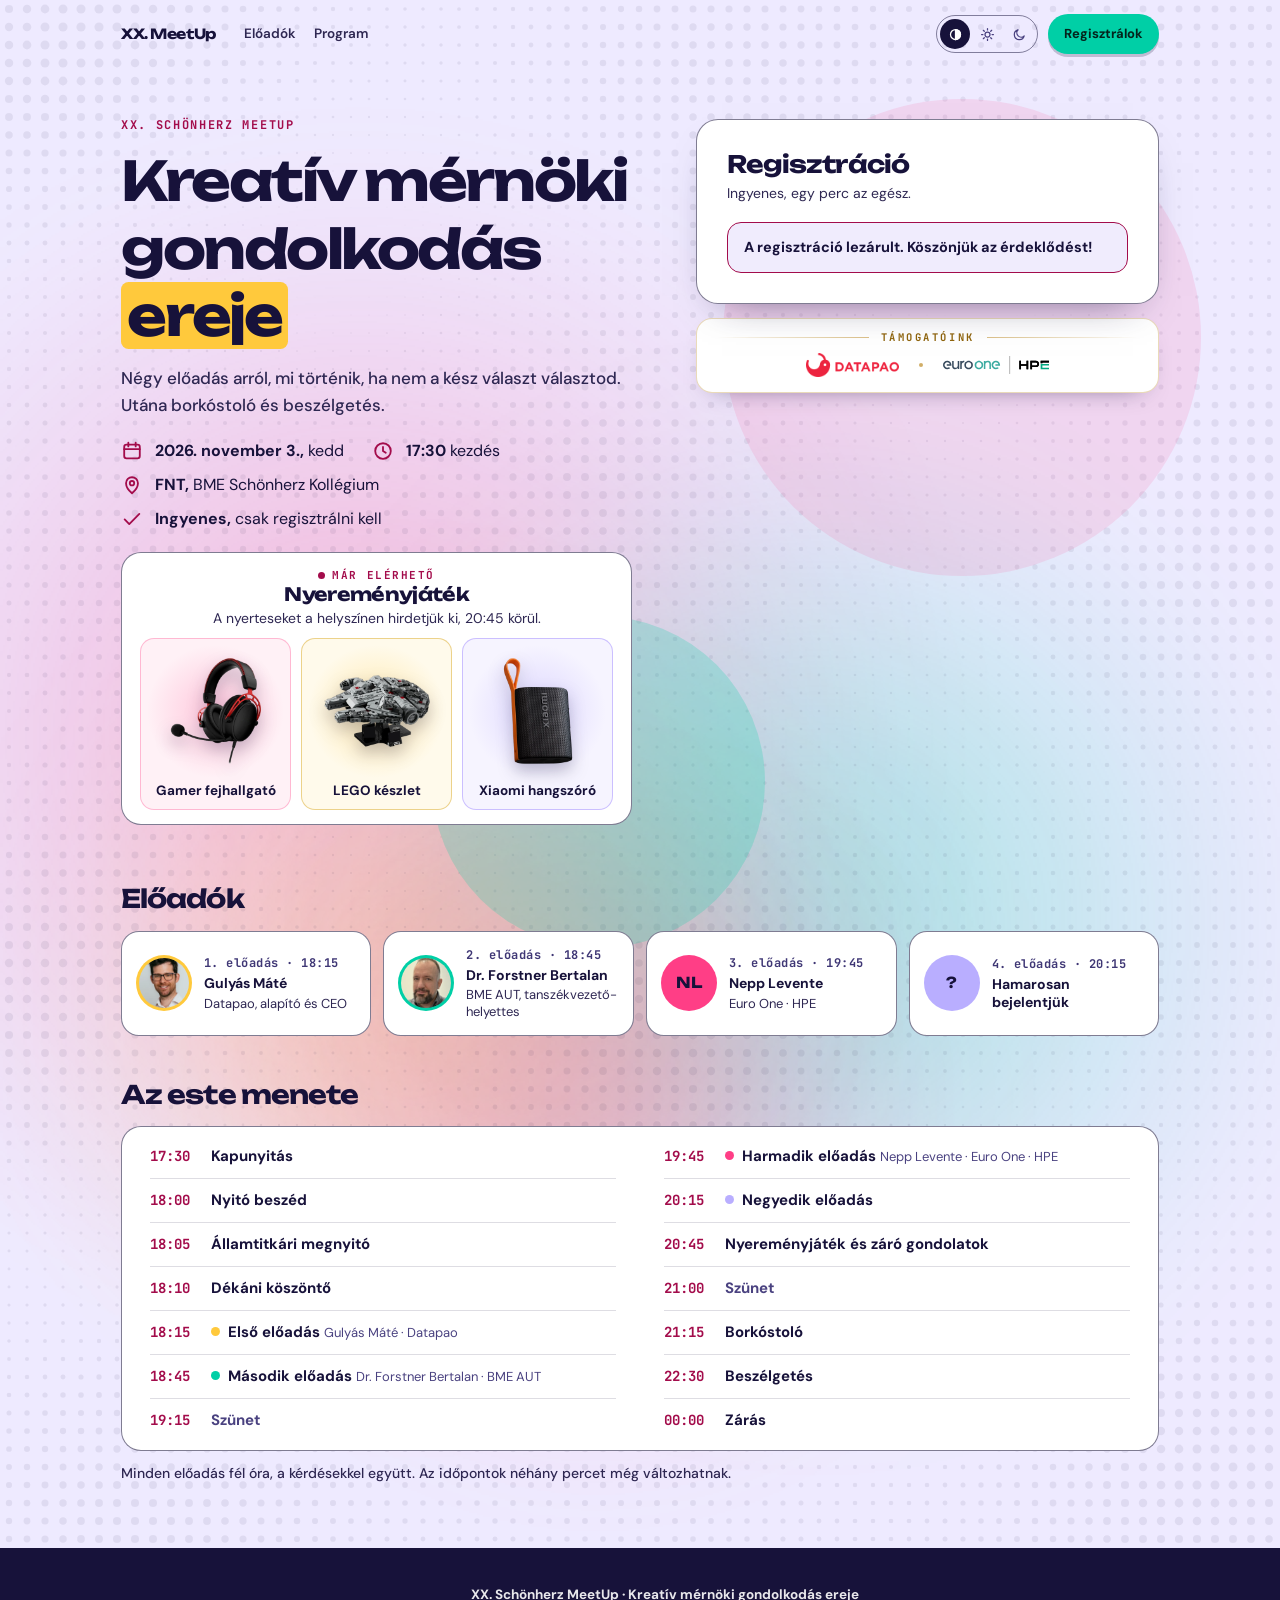
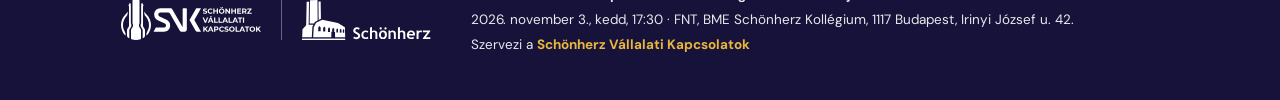
==== index.html @ bfdb2878 "Előadók és támogatók frissítve" ====
<!doctype html>
<html lang="hu" class="no-js">
<head>
  <meta charset="utf-8">
  <meta name="viewport" content="width=device-width, initial-scale=1">
  <meta http-equiv="Content-Security-Policy" content="default-src 'self'; script-src 'self'; style-src 'self'; img-src 'self' data:; font-src 'self'; connect-src 'self'; object-src 'none'; frame-src 'none'; base-uri 'self'; form-action 'none'; upgrade-insecure-requests">
  <meta name="referrer" content="strict-origin-when-cross-origin">
  <title>XX. Schönherz MeetUp – Kreatív mérnöki gondolkodás ereje</title>
  <meta name="description" content="2026. november 3., kedd, 17:30, FNT, BME Schönherz Kollégium. Négy előadás, nyereményjáték, utána borkóstoló és beszélgetés. A belépés ingyenes, regisztrációhoz kötött.">
  <meta name="theme-color" content="#E9E4FF" media="(prefers-color-scheme: light)">
  <meta name="theme-color" content="#130F2C" media="(prefers-color-scheme: dark)">
  <link rel="canonical" href="https://meetup.svk.bme.hu/">

  <meta property="og:type" content="website">
  <meta property="og:locale" content="hu_HU">
  <meta property="og:site_name" content="Schönherz MeetUp">
  <meta property="og:title" content="XX. Schönherz MeetUp – Kreatív mérnöki gondolkodás ereje">
  <meta property="og:description" content="November 3., kedd, 17:30 · FNT, BME Schönherz Kollégium · Nyereményjáték · A belépés ingyenes.">
  <meta property="og:url" content="https://meetup.svk.bme.hu/">
  <meta property="og:image" content="https://meetup.svk.bme.hu/assets/img/og.png">
  <meta property="og:image:width" content="1200">
  <meta property="og:image:height" content="630">
  <meta property="og:image:alt" content="XX. Schönherz MeetUp, 11.03, kedd 17:30, belépés ingyenes">
  <meta name="twitter:card" content="summary_large_image">

  <link rel="icon" href="assets/img/favicon.svg" type="image/svg+xml">
  <link rel="icon" href="assets/img/favicon-32.png" sizes="32x32" type="image/png">
  <link rel="apple-touch-icon" href="assets/img/apple-touch-icon.png">
  <link rel="preload" href="assets/fonts/unbounded-latin.woff2" as="font" type="font/woff2" crossorigin>
  <link rel="preload" href="assets/fonts/dm-sans-latin.woff2" as="font" type="font/woff2" crossorigin>
  <link rel="stylesheet" href="assets/css/fonts.css">
  <link rel="stylesheet" href="assets/css/site.css">
  <script src="assets/js/theme.js"></script>
  <script src="assets/js/site.js" defer></script>

  <script type="application/ld+json">
  {
    "@context": "https://schema.org",
    "@type": "Event",
    "name": "XX. Schönherz MeetUp – Kreatív mérnöki gondolkodás ereje",
    "startDate": "2026-11-03T17:30:00+01:00",
    "endDate": "2026-11-04T00:00:00+01:00",
    "eventStatus": "https://schema.org/EventScheduled",
    "eventAttendanceMode": "https://schema.org/OfflineEventAttendanceMode",
    "isAccessibleForFree": true,
    "inLanguage": "hu",
    "image": "https://meetup.svk.bme.hu/assets/img/og.png",
    "description": "Négy előadás arról, mi történik, ha nem a kész választ választod. Utána bor, sajt, beszélgetés.",
    "location": {
      "@type": "Place",
      "name": "BME Schönherz Kollégium, FNT",
      "address": {
        "@type": "PostalAddress",
        "streetAddress": "Irinyi József u. 42.",
        "addressLocality": "Budapest",
        "postalCode": "1117",
        "addressCountry": "HU"
      }
    },
    "organizer": {
      "@type": "Organization",
      "name": "Schönherz Vállalati Kapcsolatok",
      "url": "https://svk.sch.bme.hu/"
    }
  }
  </script>
</head>
<body>
<a class="skip-link" href="#regisztracio">Ugrás a regisztrációhoz</a>
<div class="page">
  <canvas class="fx fx-orbs" aria-hidden="true"></canvas>
  <canvas class="fx fx-dots" aria-hidden="true"></canvas>

  <div class="wrap">
    <nav class="nav" aria-label="Fő navigáció">
      <a class="brand" href="#">XX. MeetUp</a>
      <div class="nav-links"><a href="#eloadok">Előadók</a><a href="#program">Program</a></div>
      <div class="theme-switch" role="group" aria-label="Megjelenés">
        <button type="button" data-theme-choice="system" aria-label="Megjelenés: a rendszer szerint" title="A rendszer szerint"><svg aria-hidden="true" focusable="false" viewBox="0 0 24 24" fill="none" stroke="currentColor" stroke-width="2"><circle cx="12" cy="12" r="8"/><path d="M12 4a8 8 0 0 1 0 16z" fill="currentColor"/></svg></button>
        <button type="button" data-theme-choice="light" aria-label="Megjelenés: világos" title="Világos"><svg aria-hidden="true" focusable="false" viewBox="0 0 24 24" fill="none" stroke="currentColor" stroke-width="2" stroke-linecap="round"><circle cx="12" cy="12" r="4"/><path d="M12 2.5v2.2M12 19.3v2.2M2.5 12h2.2M19.3 12h2.2M5.3 5.3l1.6 1.6M17.1 17.1l1.6 1.6M5.3 18.7l1.6-1.6M17.1 6.9l1.6-1.6"/></svg></button>
        <button type="button" data-theme-choice="dark" aria-label="Megjelenés: sötét" title="Sötét"><svg aria-hidden="true" focusable="false" viewBox="0 0 24 24" fill="none" stroke="currentColor" stroke-width="2" stroke-linejoin="round"><path d="M19.5 14.2A8 8 0 1 1 9.8 4.5a6.3 6.3 0 0 0 9.7 9.7z"/></svg></button>
      </div>
      <a class="btn btn-sm nav-cta" href="#regisztracio">Regisztrálok</a>
    </nav>
  </div>

  <main class="wrap" id="tartalom">
    <section class="hero" aria-labelledby="hero-title">
      <span class="blob blob-pink" aria-hidden="true"></span><span class="blob blob-green" aria-hidden="true"></span>
      <div class="hero-info">
        <p class="kicker">XX. Schönherz MeetUp</p>
        <h1 id="hero-title">Kreatív mérnöki gondolkodás <mark>ereje</mark></h1>
        <p class="lead">Négy előadás arról, mi történik, ha nem a kész választ választod. Utána borkóstoló és beszélgetés.</p>
        <ul class="facts">
          <li><svg aria-hidden="true" focusable="false" viewBox="0 0 24 24" fill="none" stroke="currentColor" stroke-width="2" stroke-linecap="round" stroke-linejoin="round"><rect x="3.5" y="5" width="17" height="15" rx="2.5"/><path d="M3.5 10h17M8 3v4M16 3v4"/></svg><span><b>2026. november 3.,</b> kedd</span></li>
          <li><svg aria-hidden="true" focusable="false" viewBox="0 0 24 24" fill="none" stroke="currentColor" stroke-width="2" stroke-linecap="round" stroke-linejoin="round"><circle cx="12" cy="12" r="8.5"/><path d="M12 7.5V12l3 2"/></svg><span><b>17:30</b> kezdés</span></li>
          <li><svg aria-hidden="true" focusable="false" viewBox="0 0 24 24" fill="none" stroke="currentColor" stroke-width="2" stroke-linecap="round" stroke-linejoin="round"><path d="M12 21s-6.5-5.6-6.5-11a6.5 6.5 0 0 1 13 0c0 5.4-6.5 11-6.5 11z"/><circle cx="12" cy="10" r="2.4"/></svg><span><b>FNT,</b> BME Schönherz Kollégium</span></li>
          <li><svg aria-hidden="true" focusable="false" viewBox="0 0 24 24" fill="none" stroke="currentColor" stroke-width="2" stroke-linecap="round" stroke-linejoin="round"><path d="M4 12.5l5 5L20 6.5"/></svg><span><b>Ingyenes,</b> csak regisztrálni kell</span></li>
        </ul>
      </div>

      <!-- NYEREMÉNYJÁTÉK — élő, a hero bal oszlopában: betöltéskor azonnal látszik.
           A képek átlátszók, logó/felirat nélkül (probak/nyeremeny-kepek.md a
           kreativ/ mappában).  A feltételek szövege még a szervezőktől jön. -->
      <aside class="prize" id="nyeremeny" aria-labelledby="prize-title">
        <div class="prize-head">
          <p class="prize-tag">Már elérhető</p>
          <h2 id="prize-title">Nyereményjáték</h2>
          <p>A nyerteseket a helyszínen hirdetjük ki, <time datetime="2026-11-03T20:45+01:00">20:45</time> körül.</p>
        </div>
        <ul class="prize-list">
          <li class="pz c-pink"><span class="pz-img"><img src="assets/img/nyeremeny-fejhallgato.webp" width="720" height="720" alt="Fekete-piros gamer fejhallgató mikrofonnal" decoding="async"></span><b>Gamer fejhallgató</b></li>
          <li class="pz c-yellow"><span class="pz-img"><img src="assets/img/nyeremeny-urhajo.webp" width="720" height="720" alt="Szürke LEGO űrhajómodell fekete talpon" decoding="async"></span><b>LEGO készlet</b></li>
          <li class="pz c-lilac"><span class="pz-img"><img src="assets/img/nyeremeny-hangszoro.webp" width="720" height="720" alt="Fekete Xiaomi hordozható hangszóró narancs pánttal" decoding="async"></span><b>Xiaomi hangszóró</b></li>
        </ul>
      </aside>

      <!-- Jobb oszlop: regisztráció, alatta a támogatók. Új támogató = új <li> a
           listában (és a felirat „Támogatóink”); a logók egymás alá kerülnek, a
           bal oszlop (nyereményjáték) nem mozdul. -->
      <div class="reg-col">
      <section class="register" id="regisztracio" aria-labelledby="register-title">
        <h2 id="register-title">Regisztráció</h2>
        <p class="reg-lead">Ingyenes, egy perc az egész.</p>
        <form class="reg-form" id="reg-form" novalidate data-contact="kapcsolat@svk.bme.hu" data-closes="2026-11-03T17:00:00Z">
        <div class="field">
          <label for="reg-email">E-mail-cím <span aria-hidden="true">*</span></label>
          <input id="reg-email" name="email" type="email" autocomplete="email" inputmode="email" maxlength="254" required aria-describedby="reg-email-err">
          <p class="field-error" id="reg-email-err" hidden></p>
        </div>
        <div class="field">
          <label for="reg-name">Név <span aria-hidden="true">*</span></label>
          <input id="reg-name" name="name" type="text" autocomplete="name" maxlength="100" required aria-describedby="reg-name-err">
          <p class="field-error" id="reg-name-err" hidden></p>
        </div>
        <fieldset class="field field-wide">
          <legend>Hol tanulsz? <span class="opt">(nem kötelező)</span></legend>
          <div class="choices">
            <label class="choice"><input type="radio" name="study" value="bme-vik"> BME VIK</label>
            <label class="choice"><input type="radio" name="study" value="other" aria-controls="reg-study-other-wrap"> Máshol</label>
          </div>
          <div class="study-other" id="reg-study-other-wrap" hidden>
            <label class="visually-hidden" for="reg-study-other">Hol tanulsz?</label>
            <input id="reg-study-other" name="study_other" type="text" maxlength="100" placeholder="Pl. BME GPK, ELTE IK, Óbudai Egyetem…" aria-describedby="reg-study-other-err">
            <p class="field-error" id="reg-study-other-err" hidden></p>
          </div>
        </fieldset>
        <div class="field field-wide check">
          <input id="reg-gdpr" name="gdpr" type="checkbox" required aria-describedby="reg-gdpr-err">
          <label for="reg-gdpr">Elolvastam és elfogadom az <a href="adatkezeles.html" target="_blank">adatkezelési tájékoztatót</a>. <span aria-hidden="true">*</span></label>
          <p class="field-error" id="reg-gdpr-err" hidden></p>
        </div>
        <div class="field field-wide check">
          <input id="reg-photo" name="photo" type="checkbox" required aria-describedby="reg-photo-err">
          <label for="reg-photo">Tudomásul veszem, hogy a rendezvényen fotók és videók készülnek, amelyek az SVK felületein megjelenhetnek. <span aria-hidden="true">*</span></label>
          <p class="field-error" id="reg-photo-err" hidden></p>
        </div>
        <div class="hp" aria-hidden="true">
          <label for="reg-website">Weboldal (hagyd üresen)</label>
          <input id="reg-website" name="website" type="text" tabindex="-1" autocomplete="off">
        </div>
        <div class="field-wide reg-submit">
          <button class="btn" type="submit">Regisztrálok <svg aria-hidden="true" focusable="false" viewBox="0 0 24 24" fill="none" stroke="currentColor" stroke-width="2.4" stroke-linecap="round" stroke-linejoin="round"><path d="M4 12h15M13 6l6 6-6 6"/></svg></button>
          <p class="reg-note">A *-gal jelölt mezők kötelezők. Az adataidat csak a MeetUp szervezéséhez használjuk, és a rendezvényt követően töröljük.</p>
        </div>
        <p class="reg-status" id="reg-status" role="status" aria-live="polite" tabindex="-1" hidden></p>
      </form>
        <noscript><p class="reg-status is-error">A regisztrációhoz JavaScript kell. Ha nem tudod bekapcsolni, írj nekünk: <a href="mailto:kapcsolat@svk.bme.hu">kapcsolat@svk.bme.hu</a>.</p></noscript>
      </section>
      <aside class="sponsors" aria-labelledby="sponsors-title">
        <h2 id="sponsors-title">Támogatóink</h2>
        <ul>
          <li><a class="sponsor" href="https://datapao.com/" target="_blank" rel="noopener noreferrer"><img src="assets/img/datapao.webp" width="480" height="124" alt="Datapao" decoding="async"></a></li>
          <li><a class="sponsor sp-eohpe" href="https://www.euroone.hu/" target="_blank" rel="noopener noreferrer"><img src="assets/img/euro-one-hpe.svg" width="1082" height="184" alt="Euro One · Hewlett Packard Enterprise" decoding="async"></a></li>
        </ul>
      </aside>
      </div>

    </section>

    <section class="block" id="eloadok" aria-labelledby="speakers-title">
      <h2 id="speakers-title">Előadók</h2>
      <ol class="speakers">
          <li class="speaker c-yellow"><span class="avatar ph"><img src="assets/img/eloado-gulyas-mate.webp" width="240" height="240" alt="" decoding="async" loading="lazy"></span><span class="sp-text"><span class="sp-n">1. előadás · <time datetime="2026-11-03T18:15+01:00">18:15</time></span><b>Gulyás Máté</b><span class="sp-role">Datapao, alapító és CEO</span></span></li>
          <li class="speaker c-mint"><span class="avatar ph"><img src="assets/img/eloado-forstner-bertalan.webp" width="240" height="240" alt="" decoding="async" loading="lazy"></span><span class="sp-text"><span class="sp-n">2. előadás · <time datetime="2026-11-03T18:45+01:00">18:45</time></span><b>Dr. Forstner Bertalan</b><span class="sp-role">BME AUT, tanszékvezető-helyettes</span></span></li>
          <li class="speaker c-pink"><span class="avatar" aria-hidden="true">NL</span><span class="sp-text"><span class="sp-n">3. előadás · <time datetime="2026-11-03T19:45+01:00">19:45</time></span><b>Nepp Levente</b><span class="sp-role">Euro One · HPE</span></span></li>
          <li class="speaker c-lilac"><span class="avatar" aria-hidden="true">?</span><span class="sp-text"><span class="sp-n">4. előadás · <time datetime="2026-11-03T20:15+01:00">20:15</time></span><b>Hamarosan bejelentjük</b></span></li>
      </ol>
    </section>

    <section class="block" id="program" aria-labelledby="program-title">
      <h2 id="program-title">Az este menete</h2>
      <ol class="schedule">
          <li><time datetime="2026-11-03T17:30+01:00">17:30</time><span><b>Kapunyitás</b></span></li>
          <li><time datetime="2026-11-03T18:00+01:00">18:00</time><span><b>Nyitó beszéd</b></span></li>
          <li><time datetime="2026-11-03T18:05+01:00">18:05</time><span><b>Államtitkári megnyitó</b></span></li>
          <li><time datetime="2026-11-03T18:10+01:00">18:10</time><span><b>Dékáni köszöntő</b></span></li>
          <li class="talk c-yellow"><time datetime="2026-11-03T18:15+01:00">18:15</time><span><b>Első előadás</b><small>Gulyás Máté · Datapao</small></span></li>
          <li class="talk c-mint"><time datetime="2026-11-03T18:45+01:00">18:45</time><span><b>Második előadás</b><small>Dr. Forstner Bertalan · BME AUT</small></span></li>
          <li class="brk"><time datetime="2026-11-03T19:15+01:00">19:15</time><span><b>Szünet</b></span></li>
          <li class="talk c-pink"><time datetime="2026-11-03T19:45+01:00">19:45</time><span><b>Harmadik előadás</b><small>Nepp Levente · Euro One · HPE</small></span></li>
          <li class="talk c-lilac"><time datetime="2026-11-03T20:15+01:00">20:15</time><span><b>Negyedik előadás</b></span></li>
          <li><time datetime="2026-11-03T20:45+01:00">20:45</time><span><b>Nyereményjáték és záró gondolatok</b></span></li>
          <li class="brk"><time datetime="2026-11-03T21:00+01:00">21:00</time><span><b>Szünet</b></span></li>
          <li><time datetime="2026-11-03T21:15+01:00">21:15</time><span><b>Borkóstoló</b></span></li>
          <li><time datetime="2026-11-03T22:30+01:00">22:30</time><span><b>Beszélgetés</b></span></li>
          <li><time datetime="2026-11-04T00:00+01:00">00:00</time><span><b>Zárás</b></span></li>
      </ol>
      <p class="note">Minden előadás fél óra, a kérdésekkel együtt. Az időpontok néhány percet még változhatnak.</p>
    </section>
  </main>

  <footer class="site-footer">
    <div class="wrap footer-inner">
      <div class="footer-logos"><svg viewBox="0 0 840 240" fill="currentColor" role="img" aria-label="SVK – Schönherz Vállalati Kapcsolatok"><path d="M503.772 82.528C501.308 82.528 498.947 82.2053 496.688 81.56C494.429 80.8853 492.611 80.02 491.232 78.964L493.652 73.596C494.972 74.5347 496.527 75.312 498.316 75.928C500.135 76.5147 501.968 76.808 503.816 76.808C505.224 76.808 506.353 76.676 507.204 76.412C508.084 76.1187 508.729 75.7227 509.14 75.224C509.551 74.7253 509.756 74.1533 509.756 73.508C509.756 72.6867 509.433 72.0413 508.788 71.572C508.143 71.0733 507.292 70.6773 506.236 70.384C505.18 70.0613 504.007 69.768 502.716 69.504C501.455 69.2107 500.179 68.8587 498.888 68.448C497.627 68.0373 496.468 67.5093 495.412 66.864C494.356 66.2187 493.491 65.368 492.816 64.312C492.171 63.256 491.848 61.9067 491.848 60.264C491.848 58.504 492.317 56.9053 493.256 55.468C494.224 54.0013 495.661 52.8427 497.568 51.992C499.504 51.112 501.924 50.672 504.828 50.672C506.764 50.672 508.671 50.9067 510.548 51.376C512.425 51.816 514.083 52.4907 515.52 53.4L513.32 58.812C511.883 57.9907 510.445 57.3893 509.008 57.008C507.571 56.5973 506.163 56.392 504.784 56.392C503.405 56.392 502.276 56.5533 501.396 56.876C500.516 57.1987 499.885 57.624 499.504 58.152C499.123 58.6507 498.932 59.2373 498.932 59.912C498.932 60.704 499.255 61.3493 499.9 61.848C500.545 62.3173 501.396 62.6987 502.452 62.992C503.508 63.2853 504.667 63.5787 505.928 63.872C507.219 64.1653 508.495 64.5027 509.756 64.884C511.047 65.2653 512.22 65.7787 513.276 66.424C514.332 67.0693 515.183 67.92 515.828 68.976C516.503 70.032 516.84 71.3667 516.84 72.98C516.84 74.7107 516.356 76.2947 515.388 77.732C514.42 79.1693 512.968 80.328 511.032 81.208C509.125 82.088 506.705 82.528 503.772 82.528ZM536.451 82.528C534.075 82.528 531.86 82.1467 529.807 81.384C527.783 80.592 526.023 79.4773 524.527 78.04C523.031 76.6027 521.857 74.916 521.007 72.98C520.185 71.044 519.775 68.9173 519.775 66.6C519.775 64.2827 520.185 62.156 521.007 60.22C521.857 58.284 523.031 56.5973 524.527 55.16C526.052 53.7227 527.827 52.6227 529.851 51.86C531.875 51.068 534.089 50.672 536.495 50.672C539.164 50.672 541.569 51.1413 543.711 52.08C545.881 52.9893 547.7 54.3387 549.167 56.128L544.591 60.352C543.535 59.1493 542.361 58.2547 541.071 57.668C539.78 57.052 538.372 56.744 536.847 56.744C535.409 56.744 534.089 56.9787 532.887 57.448C531.684 57.9173 530.643 58.592 529.763 59.472C528.883 60.352 528.193 61.3933 527.695 62.596C527.225 63.7987 526.991 65.1333 526.991 66.6C526.991 68.0667 527.225 69.4013 527.695 70.604C528.193 71.8067 528.883 72.848 529.763 73.728C530.643 74.608 531.684 75.2827 532.887 75.752C534.089 76.2213 535.409 76.456 536.847 76.456C538.372 76.456 539.78 76.1627 541.071 75.576C542.361 74.96 543.535 74.036 544.591 72.804L549.167 77.028C547.7 78.8173 545.881 80.1813 543.711 81.12C541.569 82.0587 539.149 82.528 536.451 82.528ZM574.67 82V51.2H581.798V82H574.67ZM553.55 82V51.2H560.678V82H553.55ZM560.15 69.372V63.344H575.198V69.372H560.15ZM604.046 82.528C601.611 82.528 599.352 82.132 597.27 81.34C595.216 80.548 593.427 79.4333 591.902 77.996C590.406 76.5587 589.232 74.872 588.382 72.936C587.56 71 587.15 68.888 587.15 66.6C587.15 64.312 587.56 62.2 588.382 60.264C589.232 58.328 590.42 56.6413 591.946 55.204C593.471 53.7667 595.26 52.652 597.314 51.86C599.367 51.068 601.596 50.672 604.002 50.672C606.436 50.672 608.666 51.068 610.69 51.86C612.743 52.652 614.518 53.7667 616.014 55.204C617.539 56.6413 618.727 58.328 619.578 60.264C620.428 62.1707 620.854 64.2827 620.854 66.6C620.854 68.888 620.428 71.0147 619.578 72.98C618.727 74.916 617.539 76.6027 616.014 78.04C614.518 79.448 612.743 80.548 610.69 81.34C608.666 82.132 606.451 82.528 604.046 82.528ZM604.002 76.456C605.38 76.456 606.642 76.2213 607.786 75.752C608.959 75.2827 609.986 74.608 610.866 73.728C611.746 72.848 612.42 71.8067 612.89 70.604C613.388 69.4013 613.638 68.0667 613.638 66.6C613.638 65.1333 613.388 63.7987 612.89 62.596C612.42 61.3933 611.746 60.352 610.866 59.472C610.015 58.592 609.003 57.9173 607.83 57.448C606.656 56.9787 605.38 56.744 604.002 56.744C602.623 56.744 601.347 56.9787 600.174 57.448C599.03 57.9173 598.018 58.592 597.138 59.472C596.258 60.352 595.568 61.3933 595.07 62.596C594.6 63.7987 594.366 65.1333 594.366 66.6C594.366 68.0373 594.6 69.372 595.07 70.604C595.568 71.8067 596.243 72.848 597.094 73.728C597.974 74.608 599 75.2827 600.174 75.752C601.347 76.2213 602.623 76.456 604.002 76.456ZM608.446 48.472C607.595 48.472 606.876 48.1933 606.29 47.636C605.703 47.0787 605.41 46.3453 605.41 45.436C605.41 44.5267 605.703 43.7933 606.29 43.236C606.876 42.6787 607.595 42.4 608.446 42.4C609.296 42.4 610.015 42.6787 610.602 43.236C611.218 43.7933 611.526 44.5267 611.526 45.436C611.526 46.3453 611.218 47.0787 610.602 47.636C610.015 48.1933 609.296 48.472 608.446 48.472ZM599.558 48.472C598.707 48.472 597.974 48.1933 597.358 47.636C596.771 47.0787 596.478 46.3453 596.478 45.436C596.478 44.5267 596.771 43.7933 597.358 43.236C597.974 42.6787 598.707 42.4 599.558 42.4C600.408 42.4 601.127 42.6787 601.714 43.236C602.3 43.7933 602.594 44.5267 602.594 45.436C602.594 46.3453 602.3 47.0787 601.714 47.636C601.127 48.1933 600.408 48.472 599.558 48.472ZM626.211 82V51.2H632.107L650.279 73.376H647.419V51.2H654.459V82H648.607L630.391 59.824H633.251V82H626.211ZM682.866 82V51.2H689.994V82H682.866ZM661.746 82V51.2H668.874V82H661.746ZM668.346 69.372V63.344H683.394V69.372H668.346ZM697.281 82V51.2H720.557V56.92H704.365V76.28H721.129V82H697.281ZM703.837 69.152V63.608H718.665V69.152H703.837ZM726.8 82V51.2H739.956C744.239 51.2 747.568 52.1973 749.944 54.192C752.32 56.1573 753.508 58.8853 753.508 62.376C753.508 64.664 752.966 66.644 751.88 68.316C750.795 69.9587 749.255 71.22 747.26 72.1C745.266 72.98 742.89 73.42 740.132 73.42H730.76L733.928 70.296V82H726.8ZM746.38 82L738.68 70.824H746.292L754.08 82H746.38ZM733.928 71.088L730.76 67.744H739.736C741.936 67.744 743.579 67.2747 744.664 66.336C745.75 65.368 746.292 64.048 746.292 62.376C746.292 60.6747 745.75 59.3547 744.664 58.416C743.579 57.4773 741.936 57.008 739.736 57.008H730.76L733.928 53.62V71.088ZM757.176 82V77.38L776.228 54.412L777.108 57.008H757.528V51.2H783.444V55.82L764.436 78.788L763.556 76.192H784.104V82H757.176ZM502.892 136L489.604 105.2H497.304L508.92 132.48H504.388L516.18 105.2H523.264L509.932 136H502.892ZM520.756 136L534.484 105.2H541.524L555.296 136H547.816L536.552 108.808H539.368L528.06 136H520.756ZM527.62 129.4L529.512 123.988H545.352L547.288 129.4H527.62ZM534 102.692L539.94 96.356H547.332L539.368 102.692H534ZM558.492 136V105.2H565.62V130.192H581.064V136H558.492ZM585.047 136V105.2H592.175V130.192H607.619V136H585.047ZM607.725 136L621.453 105.2H628.493L642.265 136H634.785L623.521 108.808H626.337L615.029 136H607.725ZM614.589 129.4L616.481 123.988H632.321L634.257 129.4H614.589ZM645.461 136V105.2H652.589V130.192H668.033V136H645.461ZM668.139 136L681.867 105.2H688.907L702.679 136H695.199L683.935 108.808H686.751L675.443 136H668.139ZM675.003 129.4L676.895 123.988H692.735L694.671 129.4H675.003ZM710.708 136V111.008H700.852V105.2H727.692V111.008H717.836V136H710.708ZM731.527 136V105.2H738.655V136H731.527ZM500.032 182.96L499.636 174.732L514.376 159.2H522.296L509.008 173.5L505.048 177.724L500.032 182.96ZM493.652 190V159.2H500.736V190H493.652ZM514.728 190L503.772 176.58L508.436 171.52L523.044 190H514.728ZM520.756 190L534.484 159.2H541.524L555.296 190H547.816L536.552 162.808H539.368L528.06 190H520.756ZM527.62 183.4L529.512 177.988H545.352L547.288 183.4H527.62ZM558.492 190V159.2H571.824C574.581 159.2 576.957 159.655 578.952 160.564C580.947 161.444 582.487 162.72 583.572 164.392C584.657 166.064 585.2 168.059 585.2 170.376C585.2 172.664 584.657 174.644 583.572 176.316C582.487 177.988 580.947 179.279 578.952 180.188C576.957 181.068 574.581 181.508 571.824 181.508H562.452L565.62 178.296V190H558.492ZM565.62 179.088L562.452 175.7H571.428C573.628 175.7 575.271 175.231 576.356 174.292C577.441 173.353 577.984 172.048 577.984 170.376C577.984 168.675 577.441 167.355 576.356 166.416C575.271 165.477 573.628 165.008 571.428 165.008H562.452L565.62 161.62V179.088ZM605.458 190.528C603.082 190.528 600.868 190.147 598.814 189.384C596.79 188.592 595.03 187.477 593.534 186.04C592.038 184.603 590.865 182.916 590.014 180.98C589.193 179.044 588.782 176.917 588.782 174.6C588.782 172.283 589.193 170.156 590.014 168.22C590.865 166.284 592.038 164.597 593.534 163.16C595.06 161.723 596.834 160.623 598.858 159.86C600.882 159.068 603.097 158.672 605.502 158.672C608.172 158.672 610.577 159.141 612.718 160.08C614.889 160.989 616.708 162.339 618.174 164.128L613.598 168.352C612.542 167.149 611.369 166.255 610.078 165.668C608.788 165.052 607.38 164.744 605.854 164.744C604.417 164.744 603.097 164.979 601.894 165.448C600.692 165.917 599.65 166.592 598.77 167.472C597.89 168.352 597.201 169.393 596.702 170.596C596.233 171.799 595.998 173.133 595.998 174.6C595.998 176.067 596.233 177.401 596.702 178.604C597.201 179.807 597.89 180.848 598.77 181.728C599.65 182.608 600.692 183.283 601.894 183.752C603.097 184.221 604.417 184.456 605.854 184.456C607.38 184.456 608.788 184.163 610.078 183.576C611.369 182.96 612.542 182.036 613.598 180.804L618.174 185.028C616.708 186.817 614.889 188.181 612.718 189.12C610.577 190.059 608.157 190.528 605.458 190.528ZM632.506 190.528C630.042 190.528 627.681 190.205 625.422 189.56C623.164 188.885 621.345 188.02 619.966 186.964L622.386 181.596C623.706 182.535 625.261 183.312 627.05 183.928C628.869 184.515 630.702 184.808 632.55 184.808C633.958 184.808 635.088 184.676 635.938 184.412C636.818 184.119 637.464 183.723 637.874 183.224C638.285 182.725 638.49 182.153 638.49 181.508C638.49 180.687 638.168 180.041 637.522 179.572C636.877 179.073 636.026 178.677 634.97 178.384C633.914 178.061 632.741 177.768 631.45 177.504C630.189 177.211 628.913 176.859 627.622 176.448C626.361 176.037 625.202 175.509 624.146 174.864C623.09 174.219 622.225 173.368 621.55 172.312C620.905 171.256 620.582 169.907 620.582 168.264C620.582 166.504 621.052 164.905 621.99 163.468C622.958 162.001 624.396 160.843 626.302 159.992C628.238 159.112 630.658 158.672 633.562 158.672C635.498 158.672 637.405 158.907 639.282 159.376C641.16 159.816 642.817 160.491 644.254 161.4L642.054 166.812C640.617 165.991 639.18 165.389 637.742 165.008C636.305 164.597 634.897 164.392 633.518 164.392C632.14 164.392 631.01 164.553 630.13 164.876C629.25 165.199 628.62 165.624 628.238 166.152C627.857 166.651 627.666 167.237 627.666 167.912C627.666 168.704 627.989 169.349 628.634 169.848C629.28 170.317 630.13 170.699 631.186 170.992C632.242 171.285 633.401 171.579 634.662 171.872C635.953 172.165 637.229 172.503 638.49 172.884C639.781 173.265 640.954 173.779 642.01 174.424C643.066 175.069 643.917 175.92 644.562 176.976C645.237 178.032 645.574 179.367 645.574 180.98C645.574 182.711 645.09 184.295 644.122 185.732C643.154 187.169 641.702 188.328 639.766 189.208C637.86 190.088 635.44 190.528 632.506 190.528ZM665.405 190.528C662.97 190.528 660.712 190.132 658.629 189.34C656.576 188.548 654.786 187.433 653.261 185.996C651.765 184.559 650.592 182.872 649.741 180.936C648.92 179 648.509 176.888 648.509 174.6C648.509 172.312 648.92 170.2 649.741 168.264C650.592 166.328 651.78 164.641 653.305 163.204C654.83 161.767 656.62 160.652 658.673 159.86C660.726 159.068 662.956 158.672 665.361 158.672C667.796 158.672 670.025 159.068 672.049 159.86C674.102 160.652 675.877 161.767 677.373 163.204C678.898 164.641 680.086 166.328 680.937 168.264C681.788 170.171 682.213 172.283 682.213 174.6C682.213 176.888 681.788 179.015 680.937 180.98C680.086 182.916 678.898 184.603 677.373 186.04C675.877 187.448 674.102 188.548 672.049 189.34C670.025 190.132 667.81 190.528 665.405 190.528ZM665.361 184.456C666.74 184.456 668.001 184.221 669.145 183.752C670.318 183.283 671.345 182.608 672.225 181.728C673.105 180.848 673.78 179.807 674.249 178.604C674.748 177.401 674.997 176.067 674.997 174.6C674.997 173.133 674.748 171.799 674.249 170.596C673.78 169.393 673.105 168.352 672.225 167.472C671.374 166.592 670.362 165.917 669.189 165.448C668.016 164.979 666.74 164.744 665.361 164.744C663.982 164.744 662.706 164.979 661.533 165.448C660.389 165.917 659.377 166.592 658.497 167.472C657.617 168.352 656.928 169.393 656.429 170.596C655.96 171.799 655.725 173.133 655.725 174.6C655.725 176.037 655.96 177.372 656.429 178.604C656.928 179.807 657.602 180.848 658.453 181.728C659.333 182.608 660.36 183.283 661.533 183.752C662.706 184.221 663.982 184.456 665.361 184.456ZM687.57 190V159.2H694.698V184.192H710.142V190H687.57ZM710.249 190L723.977 159.2H731.017L744.789 190H737.309L726.045 162.808H728.861L717.553 190H710.249ZM717.113 183.4L719.005 177.988H734.845L736.781 183.4H717.113ZM752.817 190V165.008H742.961V159.2H769.801V165.008H759.945V190H752.817ZM788.167 190.528C785.732 190.528 783.473 190.132 781.391 189.34C779.337 188.548 777.548 187.433 776.023 185.996C774.527 184.559 773.353 182.872 772.503 180.936C771.681 179 771.271 176.888 771.271 174.6C771.271 172.312 771.681 170.2 772.503 168.264C773.353 166.328 774.541 164.641 776.067 163.204C777.592 161.767 779.381 160.652 781.435 159.86C783.488 159.068 785.717 158.672 788.123 158.672C790.557 158.672 792.787 159.068 794.811 159.86C796.864 160.652 798.639 161.767 800.135 163.204C801.66 164.641 802.848 166.328 803.699 168.264C804.549 170.171 804.975 172.283 804.975 174.6C804.975 176.888 804.549 179.015 803.699 180.98C802.848 182.916 801.66 184.603 800.135 186.04C798.639 187.448 796.864 188.548 794.811 189.34C792.787 190.132 790.572 190.528 788.167 190.528ZM788.123 184.456C789.501 184.456 790.763 184.221 791.907 183.752C793.08 183.283 794.107 182.608 794.987 181.728C795.867 180.848 796.541 179.807 797.011 178.604C797.509 177.401 797.759 176.067 797.759 174.6C797.759 173.133 797.509 171.799 797.011 170.596C796.541 169.393 795.867 168.352 794.987 167.472C794.136 166.592 793.124 165.917 791.951 165.448C790.777 164.979 789.501 164.744 788.123 164.744C786.744 164.744 785.468 164.979 784.295 165.448C783.151 165.917 782.139 166.592 781.259 167.472C780.379 168.352 779.689 169.393 779.191 170.596C778.721 171.799 778.487 173.133 778.487 174.6C778.487 176.037 778.721 177.372 779.191 178.604C779.689 179.807 780.364 180.848 781.215 181.728C782.095 182.608 783.121 183.283 784.295 183.752C785.468 184.221 786.744 184.456 788.123 184.456ZM816.712 182.96L816.316 174.732L831.056 159.2H838.976L825.688 173.5L821.728 177.724L816.712 182.96ZM810.332 190V159.2H817.416V190H810.332ZM831.408 190L820.452 176.58L825.116 171.52L839.724 190H831.408Z"/><path d="M440.688 118.087C440.043 119.269 440.043 120.73 440.688 121.912L480 190H458.35C453.828 190 449.866 187.598 447.672 184L411.813 121.898C411.185 120.734 411.177 119.301 411.796 118.131L449.997 51.9658C450.693 50.7896 451.974 50 453.44 50H480L440.688 118.087Z"/><path d="M297.3 50C302.028 50 306.14 52.6273 308.264 56.5L370 163.414V54C370 51.7909 371.791 50 374 50H391C393.209 50 395 51.7909 395 54V177.5C395 184.404 389.404 190 382.5 190H363.7C359.177 190 355.216 187.598 353.021 184L293.622 81.124C291.443 77.458 287.445 75.0001 282.871 75H236.5C229.596 75 224 80.5964 224 87.5C224 92.515 226.954 96.838 231.217 98.8291L273.351 118.509C286.138 124.482 295 137.455 295 152.5C295 173.211 278.211 190 257.5 190H195L208.365 166.849C209.076 165.736 210.323 165 211.74 165H257.5C264.404 165 270 159.404 270 152.5C270 147.484 267.045 143.161 262.782 141.17L220.648 121.491C207.861 115.518 199 102.545 199 87.5C199 66.7893 215.789 50 236.5 50H297.3Z"/><path d="M140 70C140 83.17 140.874 90.5293 145.154 94.8457C159.27 108.961 168 128.461 168 150C168 164.21 164.201 177.533 157.562 189.007C154.137 194.925 149 209 153.64 213.64C169.926 197.353 180 174.853 180 150C180 125.147 169.926 102.647 153.64 86.3604C149.279 82.0001 143.679 75.6702 141.941 71.3301C141.506 70.2482 140.5 70 140 70Z"/><path d="M130 230V180C130 177.355 127.176 172.761 124 168C120.822 163.239 118 158.645 118 156V148C118.002 145.733 118.911 144.327 119.758 143.069C120.491 141.978 121 140.974 121 139.5V27.9999C121 23.0925 123.357 18.7365 127 15.9999L136 33.9999H135C133.343 33.9999 132 35.3431 132 36.9999V156C132 158.114 135.004 162.905 138 167.5C140.999 172.1 144 176.384 144 178.5V213.5C144 220.906 139.144 225.48 136.588 227.029C134.523 228.279 131.059 230 130 230Z"/><path d="M71 0C69.8954 0 69 0.895431 69 2V139.5C69 140.973 69.5075 141.977 70.2408 143.067C71.0875 144.326 71.9998 145.732 71.9998 148V156C71.9998 158.645 69.1766 163.238 66 168C62.8236 172.761 60 177.355 60 180V231.5C60 234.66 61.3848 235.367 62.4567 235.711C71.1335 238.493 80.3979 240 89.9998 240C99.6017 240 108.852 238.498 117.529 235.715C118.601 235.371 120 234.66 120 231.5V180C120 177.355 117.176 172.761 114 168C110.822 163.239 108 158.645 108 156V148C108.002 145.733 108.911 144.327 109.758 143.069C110.491 141.978 111 140.974 111 139.5V2C111 0.895431 110.105 0 109 0H71Z"/><path d="M50.0002 230V180C50.0002 177.355 52.8235 172.761 56 168C59.1775 163.239 62 158.645 62 156V148C61.9979 145.733 61.0894 144.327 60.2423 143.069C59.5085 141.978 59.0002 140.974 59.0002 139.5V28C59.0002 23.0926 56.6433 18.7366 53 16L44 34H45C46.6569 34 48 35.3431 48 37V156C48 158.114 44.9959 162.905 42 167.5C39.0005 172.1 36.0001 176.384 36.0001 178.5V213.5C36.0001 220.906 40.8559 225.48 43.4119 227.029C45.4766 228.279 48.9414 230 50.0002 230Z"/><path d="M40 70C40 83.17 39.126 90.5293 34.8457 94.8457C20.7305 108.961 12 128.461 12 150C12 164.21 15.7995 177.533 22.4385 189.007C25.8627 194.925 31 209 26.3604 213.64C10.0736 197.353 0 174.853 0 150C0 125.147 10.0736 102.647 26.3604 86.3604C30.7206 82.0001 36.3212 75.6702 38.0586 71.3301C38.494 70.2482 39.5 70 40 70Z"/></svg><i aria-hidden="true"></i><svg viewBox="0 0 1200 374.14" fill="currentColor" role="img" aria-label="Schönherz Kollégium"><polygon points="120.2 204.92 146.36 190.88 144.87 0 74.63 3.29 71.66 219.26 112.87 219.7 120.2 204.92"/><polygon points="97.32 251.04 106.86 231.82 62.29 231.4 65.62 16.28 64.53 16.32 43.62 17.09 38.88 237.28 4.61 274.08 1.8 348.63 91.55 348.49 97.32 251.04"/><polygon points="176.98 174.44 174.65 12.85 155.39 12.96 154.02 13.01 155.54 185.95 176.98 174.44"/><path d="M110.3,254.28l-5.84,93.38,169.4.55,1.07-51.49,7.66.44V270.7l9.84-10.94,9.12,10.57-.33,27.91,7.26.42,1.08,49.67,94.49.3-2.55-94.35L336.08,216l-147-31.73L131.7,213.43ZM388,271.43l6.93,9.85v25.16l-12.77.73-.36-26.26Zm-26.63-3.65,7.3,10.21.73,27-15.32.36-.37-27ZM330,265.23l6.94,11.3-.73,27.73H322l-.73-29.18Zm-86.08,1.09L253,255.74,261.43,266l.36,33.19-19-.37Zm-45.59-5.83,10.94-11.68,9.12,12-.73,35-20.06-.73Zm-45.6-5.11,11-13.13,10.94,14.22-.73,36.84-22.25-.73Z"/><rect y="361.05" width="404.05" height="13.09"/><path d="M479.37,358.54l7-17q11.24,7.88,22.1,7.88,16.71,0,16.7-11.67a16.5,16.5,0,0,0-3.94-10.43q-3.93-5-16.22-11.13t-16.56-10.14a27.09,27.09,0,0,1-6.57-9.44,31,31,0,0,1-2.29-12.11,26.47,26.47,0,0,1,9.08-20.57q9.07-8.16,23.3-8.17,18.53,0,27.21,6.93L533.42,279a35.71,35.71,0,0,0-21.08-7.15q-6.57,0-10.18,3.47a11.9,11.9,0,0,0-3.61,9q0,9.19,20.35,19.11,10.73,5.26,15.46,9.67a29.67,29.67,0,0,1,7.22,10.28,33.25,33.25,0,0,1,2.48,13.1,26.42,26.42,0,0,1-10.24,21.37q-10.25,8.39-27.46,8.38A48.82,48.82,0,0,1,479.37,358.54Z"/><path d="M621,292.53l-7.8,13.64q-6.42-6-17.21-6.05-10.37,0-16.38,6.89t-6,19.08q0,24.57,23.42,24.58A26.47,26.47,0,0,0,614.89,344l6.71,14.36q-8,5-13.9,6.28a66.12,66.12,0,0,1-14,1.31q-18.09,0-28.55-10.54t-10.47-29.28q0-18.46,11.45-29.84t31.22-11.38A38.06,38.06,0,0,1,621,292.53Z"/><path d="M686.73,364.45V316.31q0-7.21-4.52-11.6c-3-2.91-7-4.37-11.82-4.37a19.25,19.25,0,0,0-9.11,2.44,16.84,16.84,0,0,0-6.57,5.58v56.09H636.19V257.23l18.52-4.37v38.43q7.08-6.41,19.48-6.42,14.65,0,22.76,8.14t8.09,23.3v48.14Z"/><path d="M719.63,325.21q0-17.86,10.32-29.1t27.24-11.24q17.79,0,27.64,10.8t9.85,29.54q0,18.68-10,29.69t-27.46,11q-17.79,0-27.68-11.12T719.63,325.21ZM735.89,255a9.9,9.9,0,0,1,7.33,3.07,10.1,10.1,0,0,1,3,7.36,10.35,10.35,0,0,1-10.36,10.36,10.08,10.08,0,0,1-7.36-3,9.89,9.89,0,0,1-3.07-7.33A10.48,10.48,0,0,1,735.89,255Zm2.7,70.17q0,25.82,18.6,25.82a16,16,0,0,0,13.53-6.71q5-6.7,5-19.11,0-25.45-18.53-25.46a16.09,16.09,0,0,0-13.57,6.72Q738.6,313.17,738.59,325.21ZM781.11,255a9.89,9.89,0,0,1,7.33,3.07,10.1,10.1,0,0,1,3,7.36,10.35,10.35,0,0,1-10.36,10.36,10.08,10.08,0,0,1-7.36-3,9.92,9.92,0,0,1-3.07-7.33A10.48,10.48,0,0,1,781.11,255Z"/><path d="M859.52,364.45V319.3q0-10-3.83-14.59t-12.5-4.59a19.29,19.29,0,0,0-8.57,2.26A19.76,19.76,0,0,0,827.5,308v56.45H809.27V286.33H822.4l3.35,7.3q7.44-8.76,22-8.76,13.93,0,22,8.36t8.06,23.3v47.92Z"/><path d="M948,364.45V316.31q0-7.21-4.52-11.6t-11.82-4.37a19.29,19.29,0,0,0-9.12,2.44,16.8,16.8,0,0,0-6.56,5.58v56.09H897.45V257.23L916,252.86v38.43q7.07-6.41,19.47-6.42,14.67,0,22.76,8.14t8.1,23.3v48.14Z"/><path d="M1055.73,331h-55.8q.51,9.34,6.42,14.52t15.9,5.18q12.46,0,19-6.5l7.08,13.94q-9.63,7.8-28.74,7.8-17.87,0-28.26-10.47t-10.4-29.21q0-18.45,11.42-29.9a37.28,37.28,0,0,1,27.39-11.46q17,0,27.28,10.14t10.28,25.82A51,51,0,0,1,1055.73,331Zm-55.14-13.71H1039q-1.89-17.14-19-17.14Q1004.38,300.12,1000.59,317.26Z"/><path d="M1117,303.33a19.16,19.16,0,0,0-10.73-3.21q-6.35,0-11.26,5.76a20.91,20.91,0,0,0-4.93,14.08v44.49h-18.23V286.33h18.23v7.15q7.67-8.6,20.35-8.61,9.35,0,14.3,2.85Z"/><path d="M1130.56,364.45v-6.2l42.38-56h-41.65v-15.9h68.27v6.42l-40.84,55.8H1200v15.9Z"/></svg></div>
      <div class="footer-text">
        <p class="footer-title">XX. Schönherz MeetUp · Kreatív mérnöki gondolkodás ereje</p>
        <p>2026. november 3., kedd, 17:30 · FNT, BME Schönherz Kollégium, 1117 Budapest, Irinyi József u. 42.</p>
        <p>Szervezi a <a href="https://svk.sch.bme.hu/" target="_blank" rel="noopener noreferrer">Schönherz Vállalati Kapcsolatok</a></p>
      </div>
    </div>
  </footer>
</div>
</body>
</html>
---- assets/css/fonts.css ----
@font-face{font-family:"Caveat";font-style:normal;font-weight:700;font-display:swap;src:url(../fonts/caveat-latin-ext.woff2) format("woff2");unicode-range:U+0100-02BA, U+02BD-02C5, U+02C7-02CC, U+02CE-02D7, U+02DD-02FF, U+0304, U+0308, U+0329, U+1D00-1DBF, U+1E00-1E9F, U+1EF2-1EFF, U+2020, U+20A0-20AB, U+20AD-20C4, U+2113, U+2C60-2C7F, U+A720-A7FF}
@font-face{font-family:"Caveat";font-style:normal;font-weight:700;font-display:swap;src:url(../fonts/caveat-latin.woff2) format("woff2");unicode-range:U+0000-00FF, U+0131, U+0152-0153, U+02BB-02BC, U+02C6, U+02DA, U+02DC, U+0304, U+0308, U+0329, U+2000-206F, U+20AC, U+2122, U+2191, U+2193, U+2212, U+2215, U+FEFF, U+FFFD}
@font-face{font-family:"DM Sans";font-style:normal;font-weight:400 700;font-display:swap;src:url(../fonts/dm-sans-latin-ext.woff2) format("woff2");unicode-range:U+0100-02BA, U+02BD-02C5, U+02C7-02CC, U+02CE-02D7, U+02DD-02FF, U+0304, U+0308, U+0329, U+1D00-1DBF, U+1E00-1E9F, U+1EF2-1EFF, U+2020, U+20A0-20AB, U+20AD-20C4, U+2113, U+2C60-2C7F, U+A720-A7FF}
@font-face{font-family:"DM Sans";font-style:normal;font-weight:400 700;font-display:swap;src:url(../fonts/dm-sans-latin.woff2) format("woff2");unicode-range:U+0000-00FF, U+0131, U+0152-0153, U+02BB-02BC, U+02C6, U+02DA, U+02DC, U+0304, U+0308, U+0329, U+2000-206F, U+20AC, U+2122, U+2191, U+2193, U+2212, U+2215, U+FEFF, U+FFFD}
@font-face{font-family:"JetBrains Mono";font-style:normal;font-weight:400 700;font-display:swap;src:url(../fonts/jetbrains-mono-latin-ext.woff2) format("woff2");unicode-range:U+0100-02BA, U+02BD-02C5, U+02C7-02CC, U+02CE-02D7, U+02DD-02FF, U+0304, U+0308, U+0329, U+1D00-1DBF, U+1E00-1E9F, U+1EF2-1EFF, U+2020, U+20A0-20AB, U+20AD-20C4, U+2113, U+2C60-2C7F, U+A720-A7FF}
@font-face{font-family:"JetBrains Mono";font-style:normal;font-weight:400 700;font-display:swap;src:url(../fonts/jetbrains-mono-latin.woff2) format("woff2");unicode-range:U+0000-00FF, U+0131, U+0152-0153, U+02BB-02BC, U+02C6, U+02DA, U+02DC, U+0304, U+0308, U+0329, U+2000-206F, U+20AC, U+2122, U+2191, U+2193, U+2212, U+2215, U+FEFF, U+FFFD}
@font-face{font-family:"Unbounded";font-style:normal;font-weight:400 700;font-display:swap;src:url(../fonts/unbounded-latin-ext.woff2) format("woff2");unicode-range:U+0100-02BA, U+02BD-02C5, U+02C7-02CC, U+02CE-02D7, U+02DD-02FF, U+0304, U+0308, U+0329, U+1D00-1DBF, U+1E00-1E9F, U+1EF2-1EFF, U+2020, U+20A0-20AB, U+20AD-20C4, U+2113, U+2C60-2C7F, U+A720-A7FF}
@font-face{font-family:"Unbounded";font-style:normal;font-weight:400 700;font-display:swap;src:url(../fonts/unbounded-latin.woff2) format("woff2");unicode-range:U+0000-00FF, U+0131, U+0152-0153, U+02BB-02BC, U+02C6, U+02DA, U+02DC, U+0304, U+0308, U+0329, U+2000-206F, U+20AC, U+2122, U+2191, U+2193, U+2212, U+2215, U+FEFF, U+FFFD}
---- assets/css/site.css ----
/* XX. Schönherz MeetUp — site styles
   One rule for colour: a solid MINT fill means "this is a button".
   Pink is only an accent (icons, small labels); information (date, place,
   free entry) is icon + text, never a filled chip. */

:root {
  --bg: #EEEAFF; --ink: #17123A; --ink2: #2E2752; --ink3: #3F3775; --mute: #4A4280;
  --card: #FFFFFF; --card2: #F0ECFD;
  --line2: rgba(23,18,58,.5); --cardline: rgba(23,18,58,.55); --soft: rgba(23,18,58,.14);
  --act: #00CFA6; --onAct: #04231C; --pinkT: #A30C4B;
  --menta: #00CFA6; --onM: #04231C; --sarga: #FFC93C; --dk: #17123A;
  --inv: #17123A; --onInv: #FFFFFF;
  --band: #17123A; --onBand: #FFFFFF; --bandEm: #FFC93C; --bandLine: transparent;
  --sh: 23,18,58; --shA: .16;
  --lh-round: 1.18; --lh-mono: 1.16;
  color-scheme: light;
}
@media (prefers-color-scheme: dark) {
  :root:not([data-theme="light"]) {
    --bg: #130F2C; --ink: #F3F0FF; --ink2: #E0DAFA; --ink3: #CFC7F7; --mute: #C4BCEB;
    --card: #231C4B; --card2: #312961;
    --line2: rgba(255,255,255,.34); --cardline: rgba(255,255,255,.34); --soft: rgba(255,255,255,.12);
    --act: #1FD8B2; --pinkT: #FF86B5; --menta: #1FD8B2; --sarga: #FFCC4D;
    --inv: #E9E4FF; --onInv: #17123A;
    --band: #0C0920; --onBand: #E5DEFF; --bandEm: #FFCC4D; --bandLine: rgba(255,255,255,.14);
    --sh: 0,0,0; --shA: .4;
    color-scheme: dark;
  }
}
:root[data-theme="dark"] {
  --bg: #130F2C; --ink: #F3F0FF; --ink2: #E0DAFA; --ink3: #CFC7F7; --mute: #C4BCEB;
  --card: #231C4B; --card2: #312961;
  --line2: rgba(255,255,255,.34); --cardline: rgba(255,255,255,.34); --soft: rgba(255,255,255,.12);
  --act: #1FD8B2; --pinkT: #FF86B5; --menta: #1FD8B2; --sarga: #FFCC4D;
  --inv: #E9E4FF; --onInv: #17123A;
  --band: #0C0920; --onBand: #E5DEFF; --bandEm: #FFCC4D; --bandLine: rgba(255,255,255,.14);
  --sh: 0,0,0; --shA: .4;
  color-scheme: dark;
}

/* ---------- base ---------- */
*, *::before, *::after { box-sizing: border-box; }
html { -webkit-text-size-adjust: 100%; scroll-behavior: smooth; }
body {
  margin: 0; background: var(--bg); color: var(--ink);
  font-family: "DM Sans", system-ui, sans-serif; line-height: 1.5;
}
h1, h2, h3, p, ul, ol, li, figure { margin: 0; padding: 0; }
ul, ol { list-style: none; }
a { color: inherit; text-decoration: none; }
button { font: inherit; color: inherit; background: none; border: 0; cursor: pointer; }
img, svg, canvas { display: block; max-width: 100%; }
:focus-visible { outline: 2px solid currentColor; outline-offset: 3px; }
.visually-hidden {
  position: absolute; width: 1px; height: 1px; padding: 0; margin: -1px;
  overflow: hidden; clip: rect(0 0 0 0); white-space: nowrap; border: 0;
}
.skip-link {
  position: absolute; left: 12px; top: -60px; z-index: 50; background: var(--inv); color: var(--onInv);
  padding: 10px 16px; border-radius: 99px; font-weight: 700;
}
.skip-link:focus { top: 12px; }

.page { position: relative; overflow: hidden; container-type: inline-size; }
/* Background = the soft orbs (a touch deeper than before), the halftone dots
   and two large blobs behind the hero — the look of the first version. */
.fx { position: absolute; inset: 0; width: 100%; height: 100%; pointer-events: none; z-index: 0; }
.fx-orbs { opacity: .95; }
.fx-dots { z-index: 1; opacity: .32; }
.hero { position: relative; }
.hero > *:not(.blob) { position: relative; z-index: 1; }
.blob { position: absolute; z-index: 0; border-radius: 50%; pointer-events: none; aspect-ratio: 1; }
.blob-pink { width: min(46%, 520px); right: -4%; top: 4%; background: rgba(255,62,134,.12); }
/* the mint blob mixed with the pink orb into grey (complementary colours):
   more saturated, and moved to the bluer bottom-centre of the hero */
.blob-green { width: min(32%, 360px); left: 30%; bottom: -14%; background: rgba(0,207,166,.22); }
.wrap { --gut: clamp(16px, 3.2cqi, 44px); max-width: 1120px; margin: 0 auto; padding: 0 var(--gut); position: relative; z-index: 3; }

/* ---------- buttons: the only solid mint on the page ---------- */
.btn { display: inline-flex; align-items: center; justify-content: center; gap: 10px; min-height: 50px; padding: 0 26px;
  border-radius: 99px; background: var(--act); color: var(--onAct); font-weight: 700; font-size: 15px; line-height: 1.2;
  box-shadow: 0 4px 0 rgba(var(--sh), .28); transition: transform .14s, box-shadow .14s; }
.btn svg { width: 17px; height: 17px; transition: transform .14s; }
.btn:hover { transform: translateY(-2px); box-shadow: 0 6px 0 rgba(var(--sh), .28); }
.btn:hover svg { transform: translateX(3px); }
.btn:active { transform: translateY(1px); box-shadow: 0 2px 0 rgba(var(--sh), .28); }
.btn-sm { min-height: 40px; padding: 0 16px; font-size: 13px; box-shadow: 0 3px 0 rgba(var(--sh), .22); }

/* ---------- navigation ---------- */
.nav { display: flex; align-items: center; gap: 10px; padding: 14px 0; }
.brand { font-family: "Unbounded", sans-serif; font-weight: 700; font-size: 14px; letter-spacing: -.03em; line-height: 1.25; }
.nav-links { display: flex; gap: 18px; margin-left: 18px; flex: 1; min-width: 0; }
.nav-links a { font-size: 13.5px; font-weight: 600; color: var(--ink2); line-height: 1.3; }
.nav-links a:hover { color: var(--ink); text-decoration: underline; text-underline-offset: 4px; }
.theme-switch { display: flex; gap: 2px; border: 1px solid var(--line2); border-radius: 99px; padding: 3px; flex: none; }
.theme-switch button { width: 30px; height: 30px; border-radius: 99px; display: grid; place-items: center; color: var(--mute); }
.theme-switch button:hover { color: var(--ink); }
.theme-switch button[aria-pressed="true"] { background: var(--inv); color: var(--onInv); }
.theme-switch svg { width: 15px; height: 15px; }

/* ---------- hero: what / when / where, then the form ---------- */
.hero { display: grid; grid-template-columns: minmax(0, 1.05fr) minmax(0, .95fr);
  grid-template-areas: "info reg" "prize reg"; gap: 22px clamp(28px, 5cqi, 64px); align-items: start;
  padding: clamp(18px, 4cqi, 52px) 0 clamp(8px, 1.2cqi, 16px); }
.hero-info { grid-area: info; }
.prize { grid-area: prize; }

.kicker { font-family: "JetBrains Mono", monospace; font-size: 12px; font-weight: 700; letter-spacing: .14em;
  line-height: var(--lh-mono); text-transform: uppercase; color: var(--pinkT); margin-bottom: 14px; }
.hero h1 { font-family: "Unbounded", sans-serif; font-weight: 700; font-size: clamp(2rem, 5.2cqi, 3.4rem);
  line-height: 1.24; letter-spacing: -.045em; text-wrap: balance; }
.hero h1 mark { background: var(--sarga); color: var(--dk); padding: 0 .12em; border-radius: .14em; }
.lead { margin-top: 16px; max-width: 44ch; font-size: clamp(15px, 1.5cqi, 17px); line-height: 1.55; color: var(--ink2); font-weight: 500; }
.facts { display: grid; grid-template-columns: auto auto; justify-content: start; gap: 12px 28px; margin-top: 22px; }
/* date | time on one row, the long ones (place, free entry) full width */
.facts li:nth-child(n+3) { grid-column: 1 / -1; }
.facts li { display: flex; align-items: center; gap: 12px; font-size: 16px; line-height: 1.35; color: var(--ink); }
.facts svg { width: 22px; height: 22px; flex: none; color: var(--pinkT); }
.facts b { font-weight: 700; }
/* Támogatók: a regisztráció ALATT, ugyanabban az oszlopban (.reg-col).  Egy
   fehér kártya, mindkét témában fehér, mert a Datapao piros logója sötét
   háttéren veszítene a kontrasztjából.  Több támogató = több <li>, a logók
   egymás mellé kerülnek (sorba törve, ha nem férnek); a bal oszlop
   (nyereményjáték) ettől nem mozdul.  Felül arany felirat, két oldalán
   elhalványuló arany vonallal; alatta a logók, vékony elválasztóval. */
.reg-col { grid-area: reg; display: grid; gap: 14px; align-content: start; }
.sponsors { display: grid; justify-items: center; gap: 10px; padding: 12px 20px 15px;
  background: #FFFFFF; border: 1px solid rgba(190, 140, 40, .32); border-radius: 16px;
  box-shadow: 0 10px 26px -18px rgba(var(--sh), .7); }
.sponsors h2 { display: flex; align-items: center; gap: 12px; width: 100%;
  font-family: "JetBrains Mono", monospace; font-size: 10.5px; font-weight: 700; letter-spacing: .24em;
  text-transform: uppercase; line-height: var(--lh-mono); color: #8F640C; }
.sponsors h2::before, .sponsors h2::after { content: ""; flex: 1; height: 1px; }
.sponsors h2::before { background: linear-gradient(90deg, rgba(190, 140, 40, 0), rgba(190, 140, 40, .55)); }
.sponsors h2::after { background: linear-gradient(90deg, rgba(190, 140, 40, .55), rgba(190, 140, 40, 0)); }
.sponsors ul { display: flex; flex-wrap: wrap; align-items: center; justify-content: center; row-gap: 10px; }
.sponsors li { display: flex; align-items: center; }
/* elvalaszto: arany potty, nem vonal - az EO|HPE logoban mar van egy fuggoleges vonal */
.sponsors li + li::before { content: ""; width: 4px; height: 4px; border-radius: 50%; margin: 0 20px;
  background: rgba(190, 140, 40, .7); }
.sponsor { display: block; border-radius: 6px; transition: transform .15s ease; }
.sponsor img { display: block; height: 24px; width: auto; }
/* az EO|HPE lockup 5,9:1 – laposabb, mint a Datapao (3,9:1); kisebb magassaggal azonos sulyu */
.sp-eohpe img { height: 18px; }
.sponsor:hover { transform: translateY(-1px); }
.sponsor:focus-visible { outline: 3px solid var(--act); outline-offset: 4px; }

/* ---------- registration card ---------- */
.register { position: relative; padding: clamp(20px, 2.6cqi, 30px); background: var(--card); border: 1.5px solid var(--cardline);
  border-radius: 22px; box-shadow: 0 18px 40px -26px rgba(var(--sh), .7); scroll-margin-top: 12px; }
.register h2 { font-family: "Unbounded", sans-serif; font-weight: 700; font-size: clamp(1.25rem, 2.4cqi, 1.5rem); letter-spacing: -.035em; line-height: var(--lh-round); }
.reg-lead { margin-top: 4px; font-size: 14px; color: var(--ink2); }
.reg-form { display: grid; grid-template-columns: 1fr; gap: 14px; margin-top: 18px; }
.reg-form .field-wide { grid-column: 1 / -1; }
.field { display: grid; gap: 6px; align-content: start; min-width: 0; margin: 0; padding: 0; border: 0; }
.field > label, .field legend { font-size: 13.5px; font-weight: 700; line-height: 1.3; color: var(--ink); padding: 0; }
.field .opt { font-weight: 400; color: var(--mute); }
.study-other { display: grid; gap: 6px; margin-top: 6px; }
.field input[type="email"], .field input[type="text"] { width: 100%; min-height: 48px; padding: 0 16px; font: inherit; font-size: 16px;
  color: var(--ink); background: var(--card2); border: 1.5px solid var(--cardline); border-radius: 12px; transition: border-color .14s, box-shadow .14s; }
.field input:focus-visible { outline: none; border-color: var(--ink); box-shadow: 0 0 0 3px rgba(var(--sh), .18); }
.field input[aria-invalid="true"] { border-color: var(--pinkT); }
.choices { display: flex; gap: 8px; flex-wrap: wrap; margin-top: 2px; }
.choice { display: inline-flex; align-items: center; gap: 8px; min-height: 42px; padding: 0 16px 0 12px; border-radius: 12px; cursor: pointer;
  border: 1.5px solid var(--cardline); font-size: 14.5px; font-weight: 500; line-height: 1.2; }
.choice:has(input:checked) { background: var(--inv); color: var(--onInv); border-color: var(--inv); font-weight: 700; }
.choice:has(input:focus-visible) { outline: 2px solid var(--ink); outline-offset: 2px; }
.choice input, .check input { accent-color: var(--ink); width: 18px; height: 18px; margin: 0; flex: none; }
.choice:has(input:checked) input { accent-color: var(--onInv); }
.check { grid-template-columns: auto 1fr; column-gap: 11px; align-items: start; }
.check input { margin-top: 2px; cursor: pointer; }
.check > label { font-weight: 400; font-size: 13.5px; line-height: 1.5; color: var(--ink2); cursor: pointer; }
.check .field-error { grid-column: 2; }
.register a, .reg-status a { color: var(--pinkT); font-weight: 700; text-decoration: underline; }
.register .field-error { font-size: 13px; font-weight: 700; line-height: 1.4; color: var(--pinkT); }
.reg-submit { display: grid; gap: 10px; margin-top: 4px; }
.reg-submit .btn { width: 100%; }
.reg-submit .btn[disabled] { opacity: .6; cursor: progress; transform: none; }
.register .reg-note { font-size: 13px; line-height: 1.5; color: var(--ink2); }
.register .reg-status { grid-column: 1 / -1; padding: 14px 16px; border-radius: 14px; font-size: 14.5px; font-weight: 700; line-height: 1.5; color: var(--ink); }
/* success is a message, not a button: outlined, not mint-filled */
.reg-status.is-ok { background: var(--card2); color: var(--ink); border: 1.5px solid var(--menta); }
.reg-status.is-error { background: var(--card2); border: 1.5px solid var(--pinkT); }
.reg-status:focus { outline: none; }
.hp { position: absolute; left: -9999px; width: 1px; height: 1px; overflow: hidden; }
.register [hidden] { display: none; }

/* ---------- giveaway: in the hero's left column, so it is on the first screen.
   Transparent cut-outs, no discs: a soft glow in the prize's colour sits behind
   each (black products would vanish on the dark card without it). ---------- */
.prize { padding: 16px 18px 14px; border-radius: 20px; background: var(--card); border: 1.5px solid var(--cardline); text-align: center; }
.prize-head { display: grid; justify-items: center; gap: 2px; }
.prize h2 { font-family: "Unbounded", sans-serif; font-weight: 700; font-size: 1.15rem; letter-spacing: -.035em; line-height: var(--lh-round); }
.prize-head > p:last-child { font-size: 14px; line-height: 1.45; color: var(--ink2); }
.prize .prize-tag { display: flex; align-items: center; gap: 7px; font-family: "JetBrains Mono", monospace;
  font-size: 11px; font-weight: 700; letter-spacing: .14em; line-height: var(--lh-mono); text-transform: uppercase; color: var(--pinkT); }
.prize-tag::before { content: ""; width: 7px; height: 7px; border-radius: 50%; background: currentColor; }
/* Three EQUAL prizes, three winners: each sits on its own tile, same size, no
   "main"/"smaller" label - a ranking made the third one look cheap (Norbi). */
.prize-list { display: grid; grid-template-columns: repeat(3, minmax(0, 1fr)); align-items: stretch; gap: 10px; margin-top: 10px;
  container-type: inline-size; }
.pz { display: grid; grid-template-rows: auto 1fr; justify-items: center; align-items: center; min-width: 0;
  padding: 6px 6px 10px; border-radius: 14px; background: var(--tile); border: 1.5px solid var(--tileline); }
/* one height for all three, so the captions line up whatever the column width */
.pz-img { position: relative; display: block; width: 100%; height: min(28cqi, 160px); margin-bottom: 4px;
  background: radial-gradient(closest-side, var(--glow) 0, transparent 100%); }
.pz-img img { position: absolute; inset: 7%; width: 86%; height: 86%; object-fit: contain;
  filter: drop-shadow(0 8px 8px rgba(23,18,58,.25)); }
.c-pink.pz { --glow: rgba(255,62,134,.24); --tile: rgba(255,62,134,.07); --tileline: rgba(255,62,134,.32); }
.c-yellow.pz { --glow: rgba(255,201,60,.34); --tile: rgba(255,201,60,.10); --tileline: rgba(214,160,20,.45); }
.c-lilac.pz { --glow: rgba(150,130,255,.26); --tile: rgba(150,130,255,.09); --tileline: rgba(123,92,255,.35); }
:root[data-theme="dark"] .pz-img { background: radial-gradient(closest-side, rgba(255,255,255,.62) 0, var(--glow) 55%, transparent 100%); }
@media (prefers-color-scheme: dark) {
  :root:not([data-theme="light"]) .pz-img { background: radial-gradient(closest-side, rgba(255,255,255,.62) 0, var(--glow) 55%, transparent 100%); }
}
.pz b { font-size: 13.5px; line-height: 1.3; }

/* ---------- speakers + schedule ---------- */
/* positioned + z-index: the hero's blobs are positioned too, and without this
   they painted OVER the speaker cards (the "see-through" middle two) */
.block { position: relative; z-index: 1; padding: clamp(26px, 4cqi, 44px) 0 0; scroll-margin-top: 12px; }
.block h2 { font-family: "Unbounded", sans-serif; font-weight: 700; font-size: clamp(1.25rem, 2.6cqi, 1.6rem); letter-spacing: -.035em;
  line-height: var(--lh-round); margin-bottom: 16px; }
.c-yellow { --dot: #FFC93C; } .c-mint { --dot: #00CFA6; } .c-pink { --dot: #FF3E86; } .c-lilac { --dot: #B9AEFF; }

.speakers { display: grid; grid-template-columns: repeat(4, minmax(0, 1fr)); gap: 12px; }
.speaker { display: flex; align-items: center; gap: 12px; padding: 14px; border-radius: 18px; background: var(--card); border: 1.5px solid var(--cardline); }
.avatar { flex: none; width: 56px; height: 56px; border-radius: 50%; display: grid; place-items: center; background: var(--dot); color: var(--dk);
  font-family: "Unbounded", sans-serif; font-weight: 700; font-size: 15px; letter-spacing: -.03em; }
/* fotos eloado: a kartya szine gyuru a kep korul (a ? / monogram korong helyett) */
.avatar.ph { padding: 3px; }
.avatar.ph img { display: block; width: 100%; height: 100%; border-radius: 50%; object-fit: cover; background: var(--card); }
.sp-text { display: grid; gap: 2px; min-width: 0; }
.sp-n { font-family: "JetBrains Mono", monospace; font-size: 12px; font-weight: 700; letter-spacing: .04em; color: var(--ink3); }
.speaker b { font-size: 14px; line-height: 1.3; }
.sp-role { font-size: 13px; line-height: 1.35; color: var(--ink2); }

.schedule { display: grid; grid-template-columns: repeat(2, minmax(0, 1fr)); grid-template-rows: repeat(7, auto); grid-auto-flow: column;
  column-gap: clamp(20px, 4cqi, 48px); padding: 8px clamp(16px, 2.6cqi, 28px); border-radius: 20px; background: var(--card); border: 1.5px solid var(--cardline); }
.schedule li { display: flex; align-items: baseline; gap: 16px; padding: 11px 0; border-bottom: 1px solid var(--soft); font-size: 15px; line-height: 1.4; }
.schedule li:nth-child(7), .schedule li:last-child { border-bottom: 0; }
.schedule .dots, .schedule .then { flex: none; width: 3.2em; display: flex; gap: 3px; align-items: center; }
.schedule .dots i { width: 9px; height: 9px; border-radius: 50%; background: var(--dot); }
.schedule .then { color: var(--pinkT); font-weight: 700; }
.schedule time { flex: none; width: 3.2em; font-family: "JetBrains Mono", monospace; font-weight: 700; font-size: 14px; color: var(--pinkT);
  font-variant-numeric: tabular-nums; }
.schedule small { font-size: 13px; color: var(--mute); margin-left: 4px; }
.schedule .talk b::before { content: ""; display: inline-block; width: 9px; height: 9px; border-radius: 50%; background: var(--dot); margin-right: 8px; vertical-align: 1px; }
.schedule .brk { color: var(--mute); }
.note { margin-top: 12px; font-size: 14px; line-height: 1.5; color: var(--ink2); font-weight: 500; }

/* ---------- footer ---------- */
.site-footer { position: relative; z-index: 3; margin-top: clamp(36px, 5cqi, 64px); padding: clamp(24px, 3.4cqi, 36px) 0 clamp(28px, 4cqi, 44px);
  background: var(--band); color: var(--onBand); border-top: 1px solid var(--bandLine); }
.footer-inner { display: flex; align-items: center; gap: 20px 40px; flex-wrap: wrap; }
.footer-logos { display: flex; align-items: center; gap: 20px; flex: none; }
.footer-logos svg { height: 40px; width: auto; }
.footer-logos i { width: 1.5px; align-self: stretch; background: currentColor; opacity: .35; }
.footer-text { flex: 1; min-width: 240px; display: grid; gap: 4px; font-size: 13.5px; line-height: 1.55; color: var(--onBand); opacity: .9; }
.footer-text .footer-title { font-weight: 700; opacity: 1; }
.site-footer a { color: var(--bandEm); font-weight: 700; }
.site-footer a:hover { text-decoration: underline; }

/* ---------- responsive ---------- */
@container (max-width: 900px) {
  .hero { grid-template-columns: 1fr; grid-template-areas: "info" "prize" "reg"; }
  .blob-pink { width: 70%; right: -20%; top: 30%; }
  .blob-green { width: 55%; left: -18%; bottom: 2%; }
  .speakers { grid-template-columns: repeat(2, minmax(0, 1fr)); }
}
@container (max-width: 640px) {
  .nav-links { display: none; }
  .theme-switch { margin-left: auto; }
  .hero { gap: 20px; padding-top: 8px; }
  .facts { grid-template-columns: 1fr; gap: 10px; margin-top: 18px; }
  .facts li { font-size: 15px; }
  .schedule { grid-template-columns: 1fr; grid-template-rows: none; grid-auto-flow: row; }
  .schedule li:nth-child(7) { border-bottom: 1px solid var(--soft); }
  .footer-logos { gap: 14px; }
  .footer-logos svg { height: 32px; }
}
@container (max-width: 520px) {
  /* 2x2 on phones: four full-width cards pushed the schedule a screen down */
  .speaker { flex-direction: column; align-items: flex-start; gap: 8px; padding: 12px; }
  .avatar { width: 46px; height: 46px; font-size: 13px; }
  .schedule small { display: block; margin: 2px 0 0; }
  .speaker b { font-size: 13.5px; }
}

@media (prefers-reduced-motion: reduce) {
  html { scroll-behavior: auto; }
  *, *::before, *::after { animation: none !important; transition: none !important; }
}

/* ---------- privacy notice ---------- */
.legal { max-width: 760px; padding-top: clamp(36px, 8vh, 80px); padding-bottom: 64px; }
.legal h1 { font-family: "Unbounded", sans-serif; font-weight: 700; font-size: clamp(1.6rem, 5vw, 2.4rem); line-height: 1.3; letter-spacing: -.045em; }
.legal h2 { margin: 30px 0 8px; font-family: "Unbounded", sans-serif; font-weight: 400; font-size: clamp(1rem, 2.6vw, 1.25rem); letter-spacing: -.03em; line-height: var(--lh-round); }
.legal p, .legal li { font-size: 15px; line-height: 1.65; color: var(--ink2); }
.legal p + p { margin-top: 10px; }
.legal ul { display: grid; gap: 6px; margin: 8px 0 12px; padding-left: 20px; list-style: disc; }
.legal a:not(.btn) { color: var(--pinkT); font-weight: 700; text-decoration: underline; }
.legal .actions, .not-found .actions { margin-top: 28px; }

/* ---------- 404 ---------- */
.not-found { padding-top: clamp(48px, 12vh, 120px); padding-bottom: 64px; }
.not-found h1 { font-family: "Unbounded", sans-serif; font-weight: 700; font-size: clamp(1.8rem, 6vw, 3rem); line-height: 1.3; letter-spacing: -.045em; }
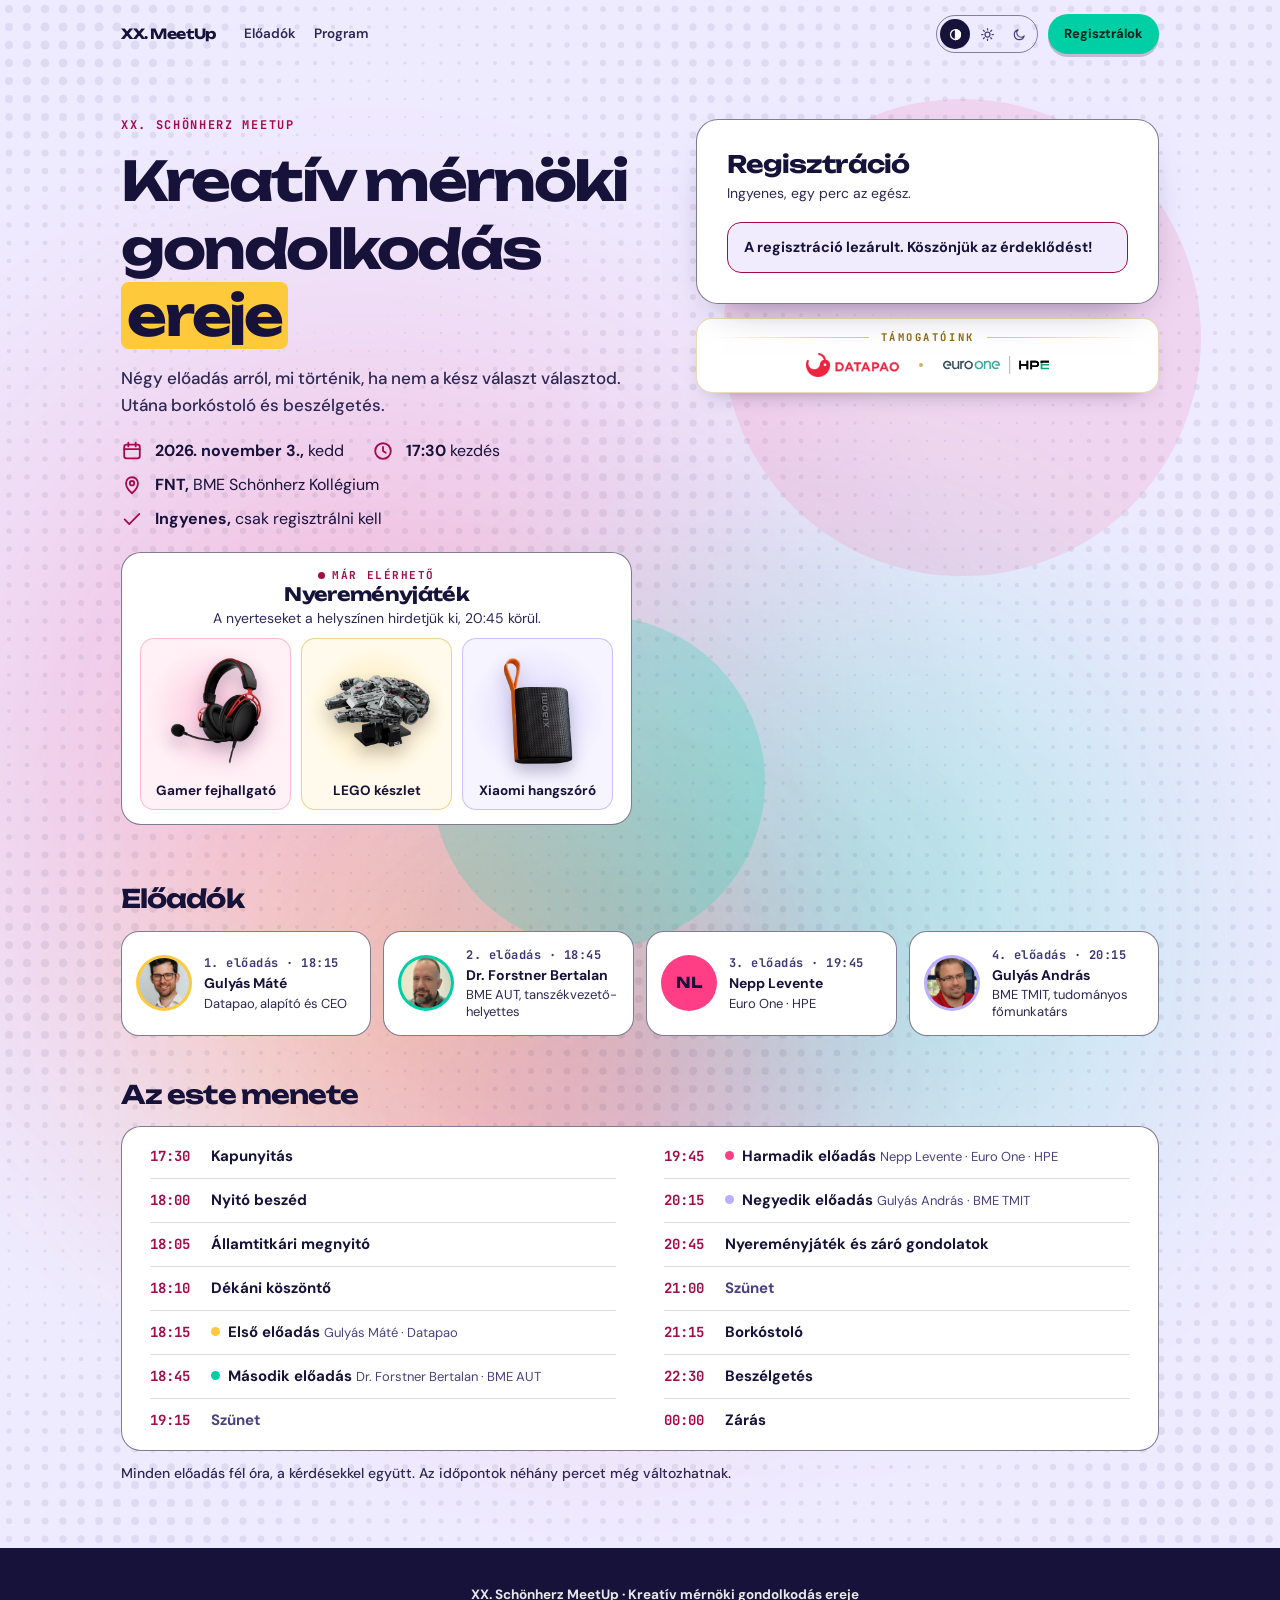
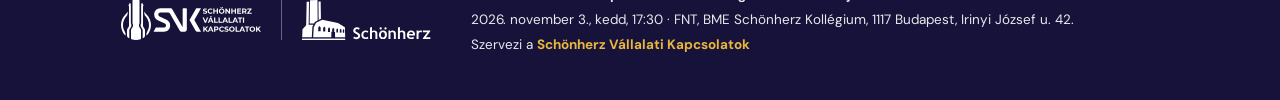
==== commit 675c0d11: "Utolsó előadó frissítve" ====
--- a/index.html
+++ b/index.html
@@ -184,7 +184,7 @@
           <li class="speaker c-yellow"><span class="avatar ph"><img src="assets/img/eloado-gulyas-mate.webp" width="240" height="240" alt="" decoding="async" loading="lazy"></span><span class="sp-text"><span class="sp-n">1. előadás · <time datetime="2026-11-03T18:15+01:00">18:15</time></span><b>Gulyás Máté</b><span class="sp-role">Datapao, alapító és CEO</span></span></li>
           <li class="speaker c-mint"><span class="avatar ph"><img src="assets/img/eloado-forstner-bertalan.webp" width="240" height="240" alt="" decoding="async" loading="lazy"></span><span class="sp-text"><span class="sp-n">2. előadás · <time datetime="2026-11-03T18:45+01:00">18:45</time></span><b>Dr. Forstner Bertalan</b><span class="sp-role">BME AUT, tanszékvezető-helyettes</span></span></li>
           <li class="speaker c-pink"><span class="avatar" aria-hidden="true">NL</span><span class="sp-text"><span class="sp-n">3. előadás · <time datetime="2026-11-03T19:45+01:00">19:45</time></span><b>Nepp Levente</b><span class="sp-role">Euro One · HPE</span></span></li>
-          <li class="speaker c-lilac"><span class="avatar" aria-hidden="true">?</span><span class="sp-text"><span class="sp-n">4. előadás · <time datetime="2026-11-03T20:15+01:00">20:15</time></span><b>Hamarosan bejelentjük</b></span></li>
+          <li class="speaker c-lilac"><span class="avatar ph"><img src="assets/img/eloado-gulyas-andras.webp" width="240" height="240" alt="" decoding="async" loading="lazy"></span><span class="sp-text"><span class="sp-n">4. előadás · <time datetime="2026-11-03T20:15+01:00">20:15</time></span><b>Gulyás András</b><span class="sp-role">BME TMIT, tudományos főmunkatárs</span></span></li>
       </ol>
     </section>
 
@@ -199,7 +199,7 @@
           <li class="talk c-mint"><time datetime="2026-11-03T18:45+01:00">18:45</time><span><b>Második előadás</b><small>Dr. Forstner Bertalan · BME AUT</small></span></li>
           <li class="brk"><time datetime="2026-11-03T19:15+01:00">19:15</time><span><b>Szünet</b></span></li>
           <li class="talk c-pink"><time datetime="2026-11-03T19:45+01:00">19:45</time><span><b>Harmadik előadás</b><small>Nepp Levente · Euro One · HPE</small></span></li>
-          <li class="talk c-lilac"><time datetime="2026-11-03T20:15+01:00">20:15</time><span><b>Negyedik előadás</b></span></li>
+          <li class="talk c-lilac"><time datetime="2026-11-03T20:15+01:00">20:15</time><span><b>Negyedik előadás</b><small>Gulyás András · BME TMIT</small></span></li>
           <li><time datetime="2026-11-03T20:45+01:00">20:45</time><span><b>Nyereményjáték és záró gondolatok</b></span></li>
           <li class="brk"><time datetime="2026-11-03T21:00+01:00">21:00</time><span><b>Szünet</b></span></li>
           <li><time datetime="2026-11-03T21:15+01:00">21:15</time><span><b>Borkóstoló</b></span></li>
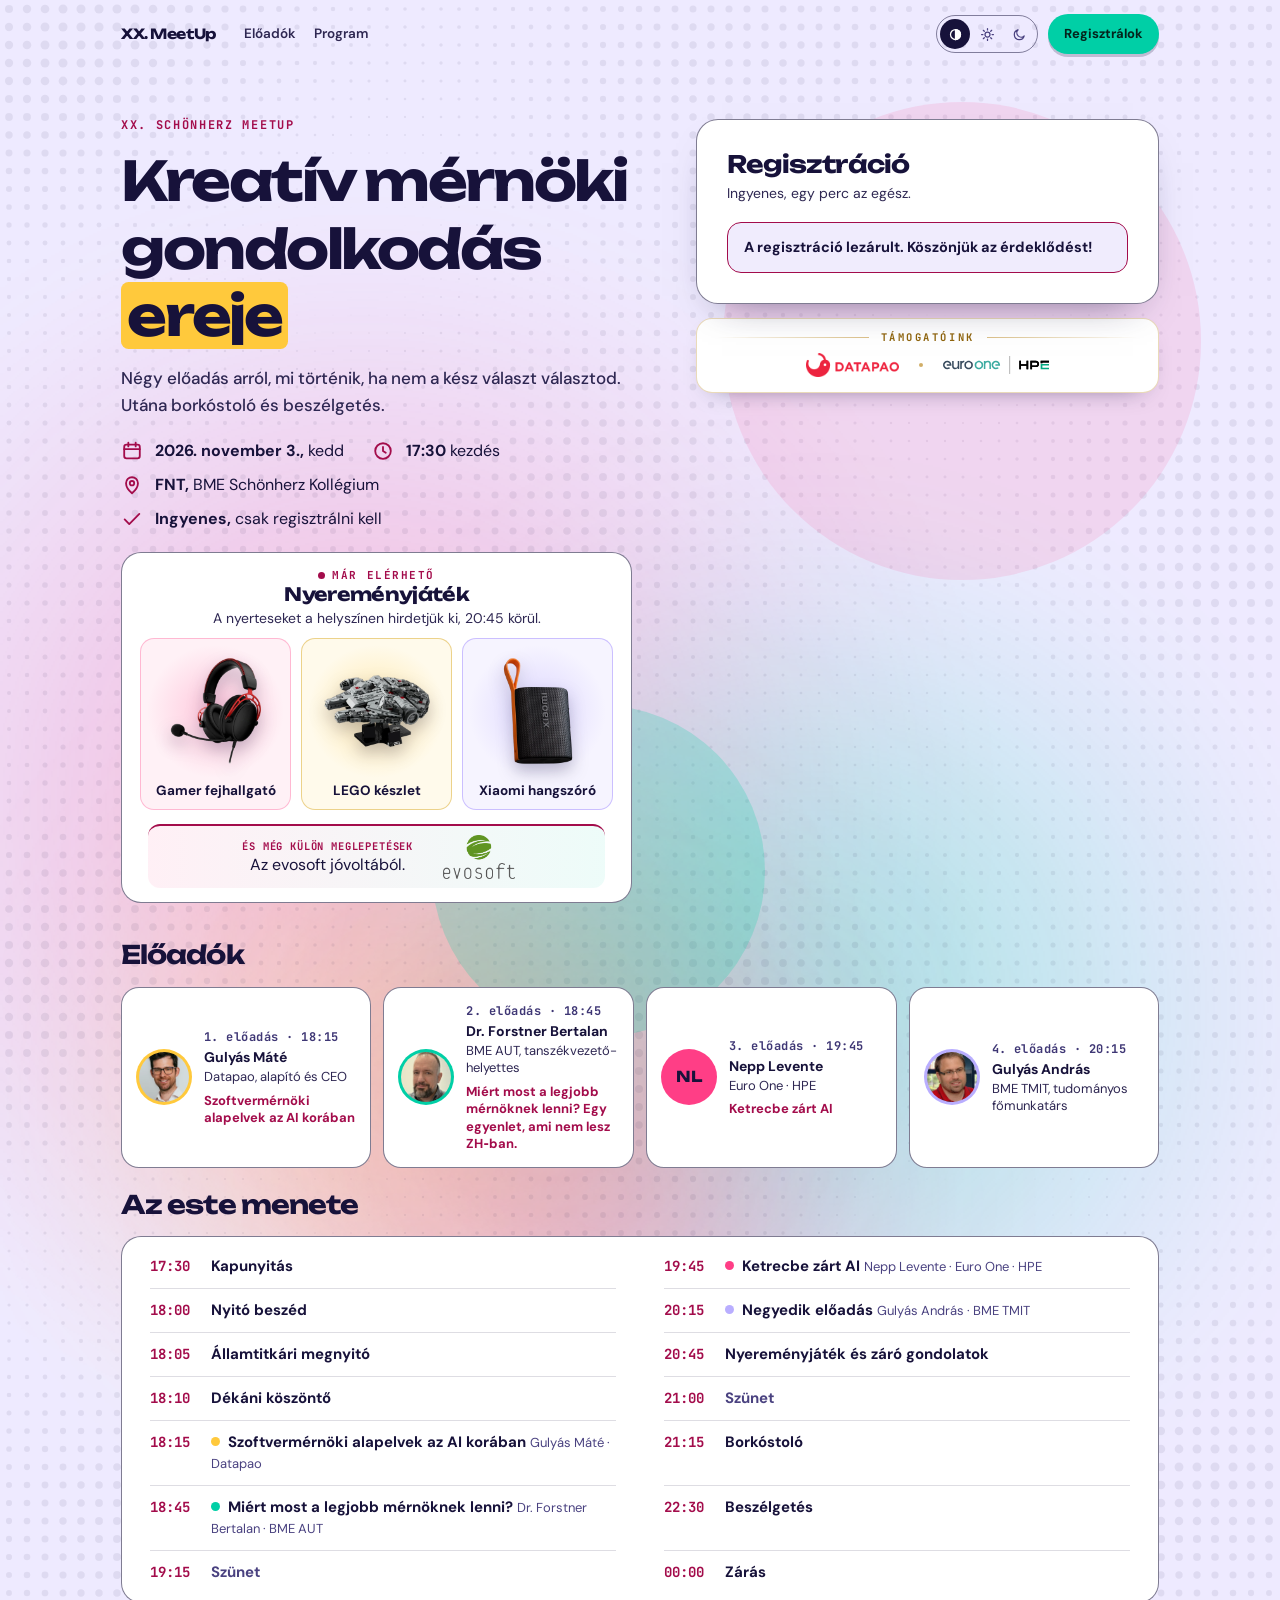
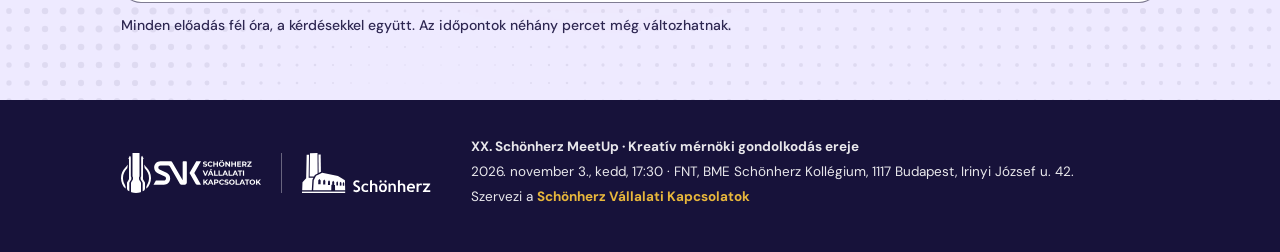
==== commit 01e251c6: "Nyereményjáték támogató hozzáadva" ====
--- a/index.html
+++ b/index.html
@@ -113,6 +113,13 @@
           <li class="pz c-yellow"><span class="pz-img"><img src="assets/img/nyeremeny-urhajo.webp" width="720" height="720" alt="Szürke LEGO űrhajómodell fekete talpon" decoding="async"></span><b>LEGO készlet</b></li>
           <li class="pz c-lilac"><span class="pz-img"><img src="assets/img/nyeremeny-hangszoro.webp" width="720" height="720" alt="Fekete Xiaomi hordozható hangszóró narancs pánttal" decoding="async"></span><b>Xiaomi hangszóró</b></li>
         </ul>
+        <div class="prize-extra">
+          <div>
+            <p class="prize-extra-tag">És még külön meglepetések</p>
+            <p class="prize-extra-copy">Az evosoft jóvoltából.</p>
+          </div>
+          <img src="assets/img/evosoft-logo-colour.png" width="2000" height="1226" alt="evosoft" decoding="async">
+        </div>
       </aside>
 
       <!-- Jobb oszlop: regisztráció, alatta a támogatók. Új támogató = új <li> a
@@ -181,9 +188,9 @@
     <section class="block" id="eloadok" aria-labelledby="speakers-title">
       <h2 id="speakers-title">Előadók</h2>
       <ol class="speakers">
-          <li class="speaker c-yellow"><span class="avatar ph"><img src="assets/img/eloado-gulyas-mate.webp" width="240" height="240" alt="" decoding="async" loading="lazy"></span><span class="sp-text"><span class="sp-n">1. előadás · <time datetime="2026-11-03T18:15+01:00">18:15</time></span><b>Gulyás Máté</b><span class="sp-role">Datapao, alapító és CEO</span></span></li>
-          <li class="speaker c-mint"><span class="avatar ph"><img src="assets/img/eloado-forstner-bertalan.webp" width="240" height="240" alt="" decoding="async" loading="lazy"></span><span class="sp-text"><span class="sp-n">2. előadás · <time datetime="2026-11-03T18:45+01:00">18:45</time></span><b>Dr. Forstner Bertalan</b><span class="sp-role">BME AUT, tanszékvezető-helyettes</span></span></li>
-          <li class="speaker c-pink"><span class="avatar" aria-hidden="true">NL</span><span class="sp-text"><span class="sp-n">3. előadás · <time datetime="2026-11-03T19:45+01:00">19:45</time></span><b>Nepp Levente</b><span class="sp-role">Euro One · HPE</span></span></li>
+          <li class="speaker c-yellow"><span class="avatar ph"><img src="assets/img/eloado-gulyas-mate.webp" width="240" height="240" alt="" decoding="async" loading="lazy"></span><span class="sp-text"><span class="sp-n">1. előadás · <time datetime="2026-11-03T18:15+01:00">18:15</time></span><b>Gulyás Máté</b><span class="sp-role">Datapao, alapító és CEO</span><span class="sp-title">Szoftvermérnöki alapelvek az AI korában</span></span></li>
+          <li class="speaker c-mint"><span class="avatar ph"><img src="assets/img/eloado-forstner-bertalan.webp" width="240" height="240" alt="" decoding="async" loading="lazy"></span><span class="sp-text"><span class="sp-n">2. előadás · <time datetime="2026-11-03T18:45+01:00">18:45</time></span><b>Dr. Forstner Bertalan</b><span class="sp-role">BME AUT, tanszékvezető-helyettes</span><span class="sp-title">Miért most a legjobb mérnöknek lenni? Egy egyenlet, ami nem lesz ZH&#8209;ban.</span></span></li>
+          <li class="speaker c-pink"><span class="avatar" aria-hidden="true">NL</span><span class="sp-text"><span class="sp-n">3. előadás · <time datetime="2026-11-03T19:45+01:00">19:45</time></span><b>Nepp Levente</b><span class="sp-role">Euro One · HPE</span><span class="sp-title">Ketrecbe zárt AI</span></span></li>
           <li class="speaker c-lilac"><span class="avatar ph"><img src="assets/img/eloado-gulyas-andras.webp" width="240" height="240" alt="" decoding="async" loading="lazy"></span><span class="sp-text"><span class="sp-n">4. előadás · <time datetime="2026-11-03T20:15+01:00">20:15</time></span><b>Gulyás András</b><span class="sp-role">BME TMIT, tudományos főmunkatárs</span></span></li>
       </ol>
     </section>
@@ -195,10 +202,10 @@
           <li><time datetime="2026-11-03T18:00+01:00">18:00</time><span><b>Nyitó beszéd</b></span></li>
           <li><time datetime="2026-11-03T18:05+01:00">18:05</time><span><b>Államtitkári megnyitó</b></span></li>
           <li><time datetime="2026-11-03T18:10+01:00">18:10</time><span><b>Dékáni köszöntő</b></span></li>
-          <li class="talk c-yellow"><time datetime="2026-11-03T18:15+01:00">18:15</time><span><b>Első előadás</b><small>Gulyás Máté · Datapao</small></span></li>
-          <li class="talk c-mint"><time datetime="2026-11-03T18:45+01:00">18:45</time><span><b>Második előadás</b><small>Dr. Forstner Bertalan · BME AUT</small></span></li>
+          <li class="talk c-yellow"><time datetime="2026-11-03T18:15+01:00">18:15</time><span><b>Szoftvermérnöki alapelvek az AI korában</b><small>Gulyás Máté · Datapao</small></span></li>
+          <li class="talk c-mint"><time datetime="2026-11-03T18:45+01:00">18:45</time><span><b>Miért most a legjobb mérnöknek lenni?</b><small>Dr. Forstner Bertalan · BME AUT</small></span></li>
           <li class="brk"><time datetime="2026-11-03T19:15+01:00">19:15</time><span><b>Szünet</b></span></li>
-          <li class="talk c-pink"><time datetime="2026-11-03T19:45+01:00">19:45</time><span><b>Harmadik előadás</b><small>Nepp Levente · Euro One · HPE</small></span></li>
+          <li class="talk c-pink"><time datetime="2026-11-03T19:45+01:00">19:45</time><span><b>Ketrecbe zárt AI</b><small>Nepp Levente · Euro One · HPE</small></span></li>
           <li class="talk c-lilac"><time datetime="2026-11-03T20:15+01:00">20:15</time><span><b>Negyedik előadás</b><small>Gulyás András · BME TMIT</small></span></li>
           <li><time datetime="2026-11-03T20:45+01:00">20:45</time><span><b>Nyereményjáték és záró gondolatok</b></span></li>
           <li class="brk"><time datetime="2026-11-03T21:00+01:00">21:00</time><span><b>Szünet</b></span></li>
--- a/assets/css/site.css
+++ b/assets/css/site.css
@@ -214,11 +214,19 @@
   :root:not([data-theme="light"]) .pz-img { background: radial-gradient(closest-side, rgba(255,255,255,.62) 0, var(--glow) 55%, transparent 100%); }
 }
 .pz b { font-size: 13.5px; line-height: 1.3; }
+.prize-extra { display: grid; grid-template-columns: max-content max-content; align-items: center; justify-content: center;
+  gap: 10px; margin: 14px 8px 0; padding: 9px 16px; border-top: 2px solid var(--pinkT);
+  background: linear-gradient(90deg, rgba(255,62,134,.08), rgba(31,216,178,.08)); border-radius: 12px; }
+.prize-extra-tag { font-family: "JetBrains Mono", monospace; font-size: 10.5px; font-weight: 700; letter-spacing: .08em;
+  line-height: 1.35; text-align: center; text-transform: uppercase; color: var(--pinkT); }
+.prize-extra > div { width: 195px; text-align: center; }
+.prize-extra-copy { margin-top: 2px; max-width: none; font-size: 16px; line-height: 1.3; color: var(--ink); }
+.prize-extra img { width: 88px; height: auto; max-height: 44px; object-fit: contain; }
 
 /* ---------- speakers + schedule ---------- */
 /* positioned + z-index: the hero's blobs are positioned too, and without this
    they painted OVER the speaker cards (the "see-through" middle two) */
-.block { position: relative; z-index: 1; padding: clamp(26px, 4cqi, 44px) 0 0; scroll-margin-top: 12px; }
+.block { position: relative; z-index: 1; padding: clamp(14px, 2cqi, 22px) 0 0; scroll-margin-top: 12px; }
 .block h2 { font-family: "Unbounded", sans-serif; font-weight: 700; font-size: clamp(1.25rem, 2.6cqi, 1.6rem); letter-spacing: -.035em;
   line-height: var(--lh-round); margin-bottom: 16px; }
 .c-yellow { --dot: #FFC93C; } .c-mint { --dot: #00CFA6; } .c-pink { --dot: #FF3E86; } .c-lilac { --dot: #B9AEFF; }
@@ -234,6 +242,7 @@
 .sp-n { font-family: "JetBrains Mono", monospace; font-size: 12px; font-weight: 700; letter-spacing: .04em; color: var(--ink3); }
 .speaker b { font-size: 14px; line-height: 1.3; }
 .sp-role { font-size: 13px; line-height: 1.35; color: var(--ink2); }
+.sp-title { margin-top: 4px; font-size: 13px; line-height: 1.35; font-weight: 700; color: var(--pinkT); }
 
 .schedule { display: grid; grid-template-columns: repeat(2, minmax(0, 1fr)); grid-template-rows: repeat(7, auto); grid-auto-flow: column;
   column-gap: clamp(20px, 4cqi, 48px); padding: 8px clamp(16px, 2.6cqi, 28px); border-radius: 20px; background: var(--card); border: 1.5px solid var(--cardline); }
@@ -281,6 +290,10 @@
 }
 @container (max-width: 520px) {
   /* 2x2 on phones: four full-width cards pushed the schedule a screen down */
+  .prize-extra { grid-template-columns: minmax(0, 1fr) auto; gap: 10px; margin-left: 0; margin-right: 0; padding-left: 10px; padding-right: 10px; }
+  .prize-extra > div { width: auto; }
+  .prize-extra-copy { font-size: 15px; }
+  .prize-extra img { width: 78px; max-height: 40px; }
   .speaker { flex-direction: column; align-items: flex-start; gap: 8px; padding: 12px; }
   .avatar { width: 46px; height: 46px; font-size: 13px; }
   .schedule small { display: block; margin: 2px 0 0; }
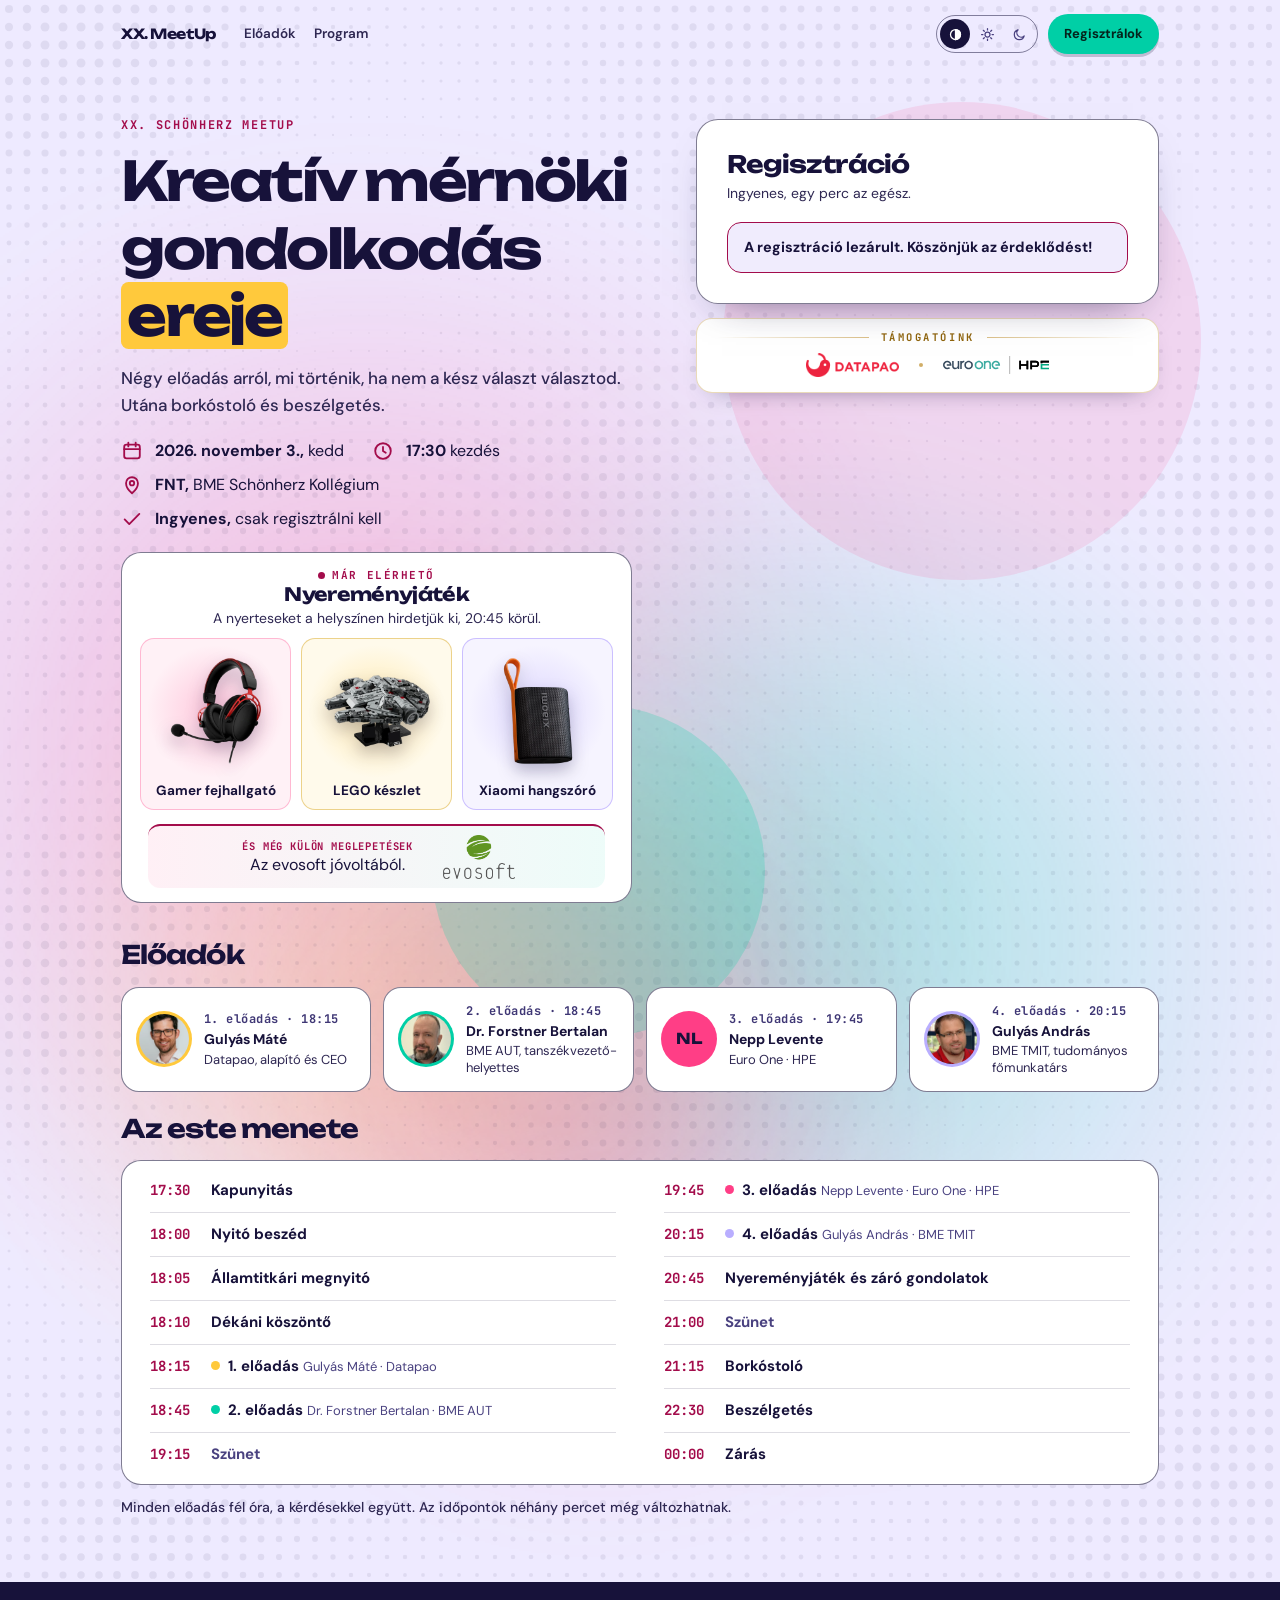
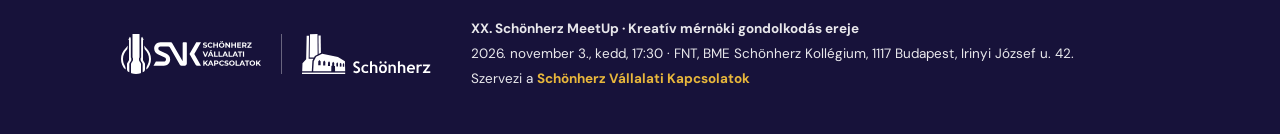
==== commit 512b6a5c: "Előadás címek törölve" ====
--- a/index.html
+++ b/index.html
@@ -29,7 +29,7 @@
   <link rel="preload" href="assets/fonts/unbounded-latin.woff2" as="font" type="font/woff2" crossorigin>
   <link rel="preload" href="assets/fonts/dm-sans-latin.woff2" as="font" type="font/woff2" crossorigin>
   <link rel="stylesheet" href="assets/css/fonts.css">
-  <link rel="stylesheet" href="assets/css/site.css">
+  <link rel="stylesheet" href="assets/css/site.css?v=20261031-left-compact">
   <script src="assets/js/theme.js"></script>
   <script src="assets/js/site.js" defer></script>
 
@@ -188,9 +188,9 @@
     <section class="block" id="eloadok" aria-labelledby="speakers-title">
       <h2 id="speakers-title">Előadók</h2>
       <ol class="speakers">
-          <li class="speaker c-yellow"><span class="avatar ph"><img src="assets/img/eloado-gulyas-mate.webp" width="240" height="240" alt="" decoding="async" loading="lazy"></span><span class="sp-text"><span class="sp-n">1. előadás · <time datetime="2026-11-03T18:15+01:00">18:15</time></span><b>Gulyás Máté</b><span class="sp-role">Datapao, alapító és CEO</span><span class="sp-title">Szoftvermérnöki alapelvek az AI korában</span></span></li>
-          <li class="speaker c-mint"><span class="avatar ph"><img src="assets/img/eloado-forstner-bertalan.webp" width="240" height="240" alt="" decoding="async" loading="lazy"></span><span class="sp-text"><span class="sp-n">2. előadás · <time datetime="2026-11-03T18:45+01:00">18:45</time></span><b>Dr. Forstner Bertalan</b><span class="sp-role">BME AUT, tanszékvezető-helyettes</span><span class="sp-title">Miért most a legjobb mérnöknek lenni? Egy egyenlet, ami nem lesz ZH&#8209;ban.</span></span></li>
-          <li class="speaker c-pink"><span class="avatar" aria-hidden="true">NL</span><span class="sp-text"><span class="sp-n">3. előadás · <time datetime="2026-11-03T19:45+01:00">19:45</time></span><b>Nepp Levente</b><span class="sp-role">Euro One · HPE</span><span class="sp-title">Ketrecbe zárt AI</span></span></li>
+          <li class="speaker c-yellow"><span class="avatar ph"><img src="assets/img/eloado-gulyas-mate.webp" width="240" height="240" alt="" decoding="async" loading="lazy"></span><span class="sp-text"><span class="sp-n">1. előadás · <time datetime="2026-11-03T18:15+01:00">18:15</time></span><b>Gulyás Máté</b><span class="sp-role">Datapao, alapító és CEO</span></span></li>
+          <li class="speaker c-mint"><span class="avatar ph"><img src="assets/img/eloado-forstner-bertalan.webp" width="240" height="240" alt="" decoding="async" loading="lazy"></span><span class="sp-text"><span class="sp-n">2. előadás · <time datetime="2026-11-03T18:45+01:00">18:45</time></span><b>Dr. Forstner Bertalan</b><span class="sp-role">BME AUT, tanszékvezető-helyettes</span></span></li>
+          <li class="speaker c-pink"><span class="avatar" aria-hidden="true">NL</span><span class="sp-text"><span class="sp-n">3. előadás · <time datetime="2026-11-03T19:45+01:00">19:45</time></span><b>Nepp Levente</b><span class="sp-role">Euro One · HPE</span></span></li>
           <li class="speaker c-lilac"><span class="avatar ph"><img src="assets/img/eloado-gulyas-andras.webp" width="240" height="240" alt="" decoding="async" loading="lazy"></span><span class="sp-text"><span class="sp-n">4. előadás · <time datetime="2026-11-03T20:15+01:00">20:15</time></span><b>Gulyás András</b><span class="sp-role">BME TMIT, tudományos főmunkatárs</span></span></li>
       </ol>
     </section>
@@ -202,11 +202,11 @@
           <li><time datetime="2026-11-03T18:00+01:00">18:00</time><span><b>Nyitó beszéd</b></span></li>
           <li><time datetime="2026-11-03T18:05+01:00">18:05</time><span><b>Államtitkári megnyitó</b></span></li>
           <li><time datetime="2026-11-03T18:10+01:00">18:10</time><span><b>Dékáni köszöntő</b></span></li>
-          <li class="talk c-yellow"><time datetime="2026-11-03T18:15+01:00">18:15</time><span><b>Szoftvermérnöki alapelvek az AI korában</b><small>Gulyás Máté · Datapao</small></span></li>
-          <li class="talk c-mint"><time datetime="2026-11-03T18:45+01:00">18:45</time><span><b>Miért most a legjobb mérnöknek lenni?</b><small>Dr. Forstner Bertalan · BME AUT</small></span></li>
+          <li class="talk c-yellow"><time datetime="2026-11-03T18:15+01:00">18:15</time><span><b>1. előadás</b><small>Gulyás Máté · Datapao</small></span></li>
+          <li class="talk c-mint"><time datetime="2026-11-03T18:45+01:00">18:45</time><span><b>2. előadás</b><small>Dr. Forstner Bertalan · BME AUT</small></span></li>
           <li class="brk"><time datetime="2026-11-03T19:15+01:00">19:15</time><span><b>Szünet</b></span></li>
-          <li class="talk c-pink"><time datetime="2026-11-03T19:45+01:00">19:45</time><span><b>Ketrecbe zárt AI</b><small>Nepp Levente · Euro One · HPE</small></span></li>
-          <li class="talk c-lilac"><time datetime="2026-11-03T20:15+01:00">20:15</time><span><b>Negyedik előadás</b><small>Gulyás András · BME TMIT</small></span></li>
+          <li class="talk c-pink"><time datetime="2026-11-03T19:45+01:00">19:45</time><span><b>3. előadás</b><small>Nepp Levente · Euro One · HPE</small></span></li>
+          <li class="talk c-lilac"><time datetime="2026-11-03T20:15+01:00">20:15</time><span><b>4. előadás</b><small>Gulyás András · BME TMIT</small></span></li>
           <li><time datetime="2026-11-03T20:45+01:00">20:45</time><span><b>Nyereményjáték és záró gondolatok</b></span></li>
           <li class="brk"><time datetime="2026-11-03T21:00+01:00">21:00</time><span><b>Szünet</b></span></li>
           <li><time datetime="2026-11-03T21:15+01:00">21:15</time><span><b>Borkóstoló</b></span></li>
--- a/assets/css/site.css
+++ b/assets/css/site.css
@@ -300,6 +300,31 @@
   .speaker b { font-size: 13.5px; }
 }
 
+@media (min-width: 701px) and (max-height: 800px) {
+  .hero { padding-top: 18px; padding-bottom: 8px; gap: 20px clamp(28px, 5cqi, 64px); }
+  .hero h1 { font-size: clamp(1.8rem, 4.2cqi, 2.8rem); line-height: 1.16; }
+  .lead { margin-top: 10px; font-size: 15px; line-height: 1.4; }
+  .facts { gap: 8px 20px; margin-top: 14px; }
+  .facts li { font-size: 14px; }
+  .facts svg { width: 19px; height: 19px; }
+  .prize-list { gap: 8px; margin-top: 8px; }
+  .pz { padding: 4px 4px 8px; }
+  .pz-img { height: min(16cqi, 80px); margin-bottom: 1px; }
+  .pz b { font-size: 12px; }
+  .prize { padding: 8px 14px 7px; margin-top: -45px; }
+  .register { padding: 16px; }
+  .reg-col { gap: 8px; }
+  .reg-form { gap: 8px; margin-top: 10px; }
+  .field { gap: 4px; }
+  .field input[type="email"], .field input[type="text"] { min-height: 38px; }
+  .choice { min-height: 34px; }
+  .reg-submit { gap: 6px; margin-top: 2px; }
+  .register .reg-note { font-size: 11.5px; line-height: 1.35; }
+  .sponsors { gap: 8px; padding: 10px 16px 12px; }
+  .sponsor img { height: 22px; }
+  .sp-eohpe img { height: 17px; }
+}
+
 @media (prefers-reduced-motion: reduce) {
   html { scroll-behavior: auto; }
   *, *::before, *::after { animation: none !important; transition: none !important; }
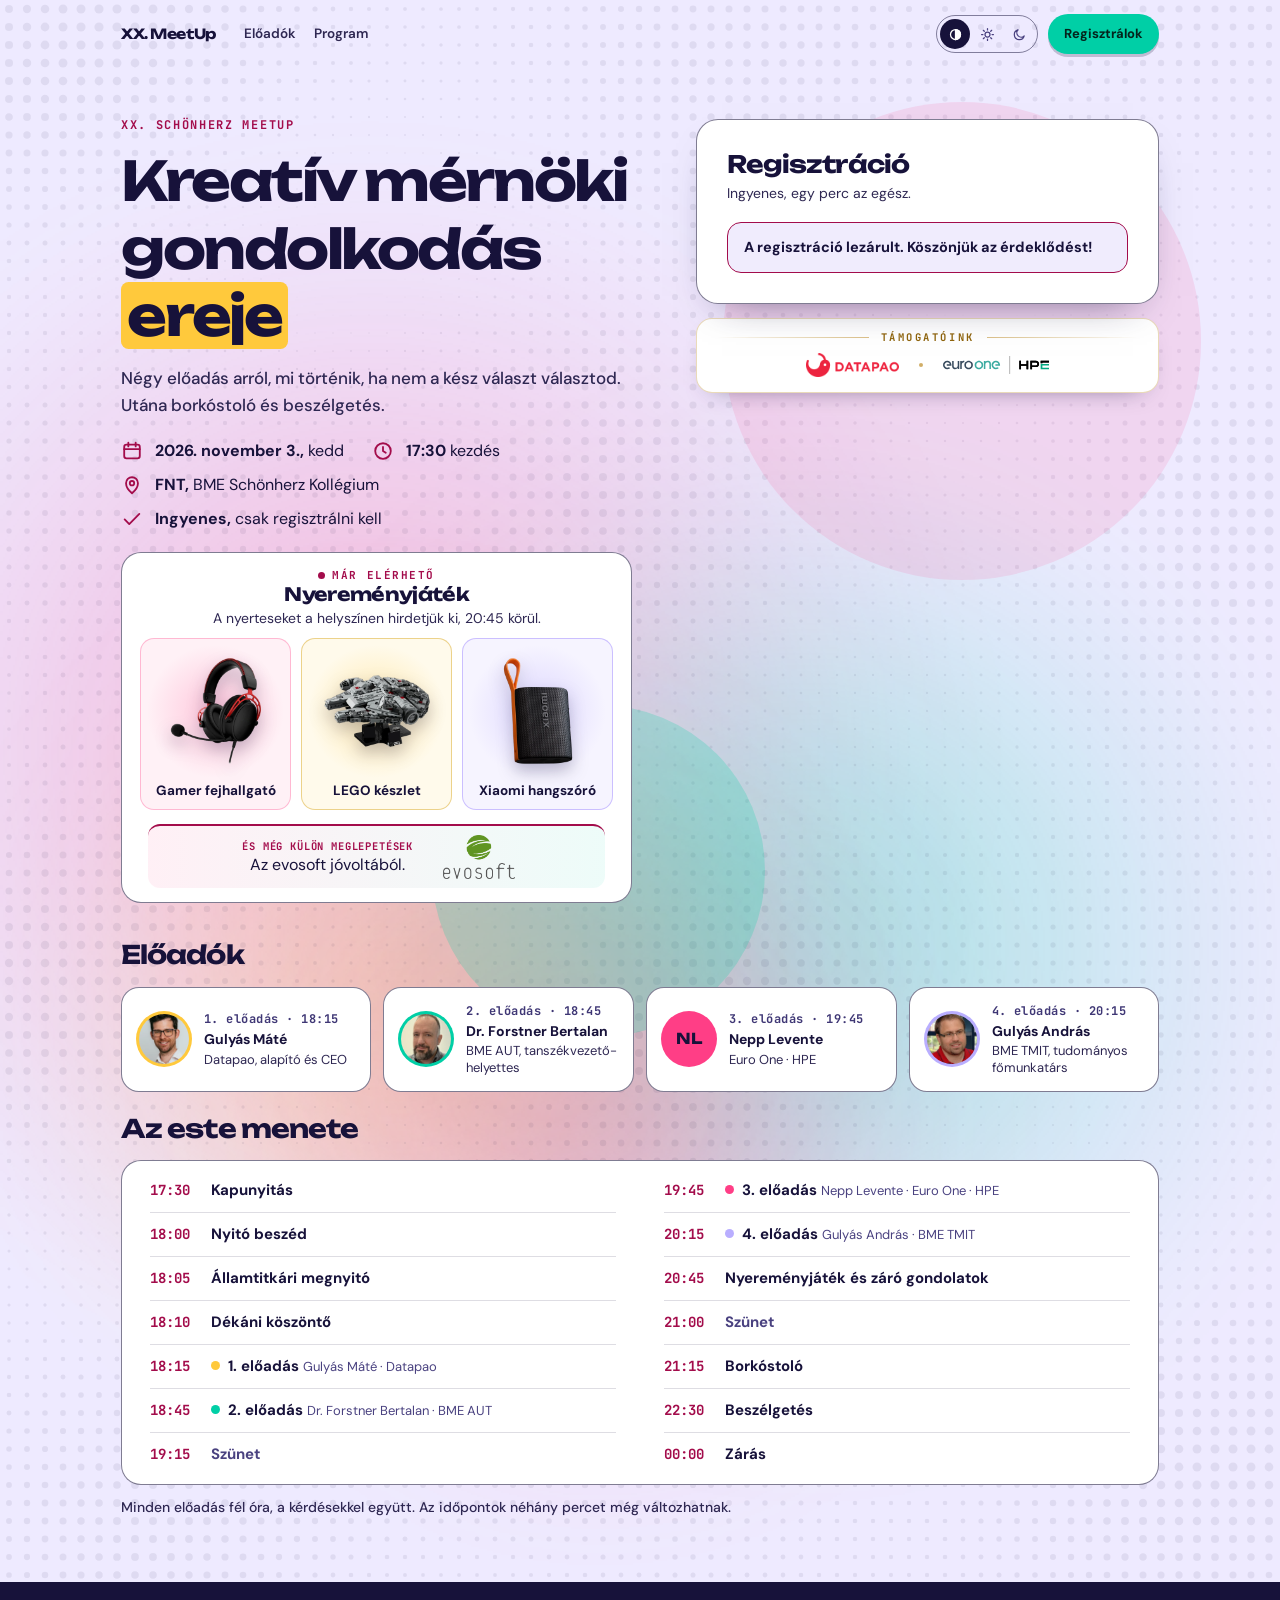
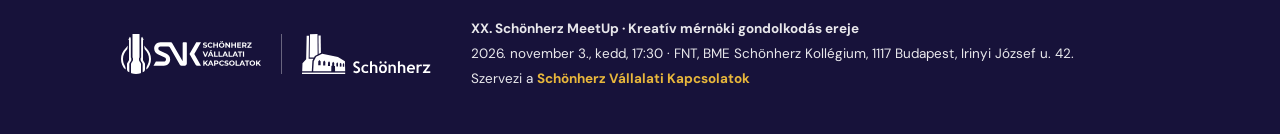
==== commit 547d8d9e: "Tesztfázisú kinézet törölve" ====
--- a/index.html
+++ b/index.html
@@ -29,7 +29,7 @@
   <link rel="preload" href="assets/fonts/unbounded-latin.woff2" as="font" type="font/woff2" crossorigin>
   <link rel="preload" href="assets/fonts/dm-sans-latin.woff2" as="font" type="font/woff2" crossorigin>
   <link rel="stylesheet" href="assets/css/fonts.css">
-  <link rel="stylesheet" href="assets/css/site.css?v=20261031-left-compact">
+  <link rel="stylesheet" href="assets/css/site.css?v=20261031-unified">
   <script src="assets/js/theme.js"></script>
   <script src="assets/js/site.js" defer></script>
 
--- a/assets/css/site.css
+++ b/assets/css/site.css
@@ -300,31 +300,6 @@
   .speaker b { font-size: 13.5px; }
 }
 
-@media (min-width: 701px) and (max-height: 800px) {
-  .hero { padding-top: 18px; padding-bottom: 8px; gap: 20px clamp(28px, 5cqi, 64px); }
-  .hero h1 { font-size: clamp(1.8rem, 4.2cqi, 2.8rem); line-height: 1.16; }
-  .lead { margin-top: 10px; font-size: 15px; line-height: 1.4; }
-  .facts { gap: 8px 20px; margin-top: 14px; }
-  .facts li { font-size: 14px; }
-  .facts svg { width: 19px; height: 19px; }
-  .prize-list { gap: 8px; margin-top: 8px; }
-  .pz { padding: 4px 4px 8px; }
-  .pz-img { height: min(16cqi, 80px); margin-bottom: 1px; }
-  .pz b { font-size: 12px; }
-  .prize { padding: 8px 14px 7px; margin-top: -45px; }
-  .register { padding: 16px; }
-  .reg-col { gap: 8px; }
-  .reg-form { gap: 8px; margin-top: 10px; }
-  .field { gap: 4px; }
-  .field input[type="email"], .field input[type="text"] { min-height: 38px; }
-  .choice { min-height: 34px; }
-  .reg-submit { gap: 6px; margin-top: 2px; }
-  .register .reg-note { font-size: 11.5px; line-height: 1.35; }
-  .sponsors { gap: 8px; padding: 10px 16px 12px; }
-  .sponsor img { height: 22px; }
-  .sp-eohpe img { height: 17px; }
-}
-
 @media (prefers-reduced-motion: reduce) {
   html { scroll-behavior: auto; }
   *, *::before, *::after { animation: none !important; transition: none !important; }
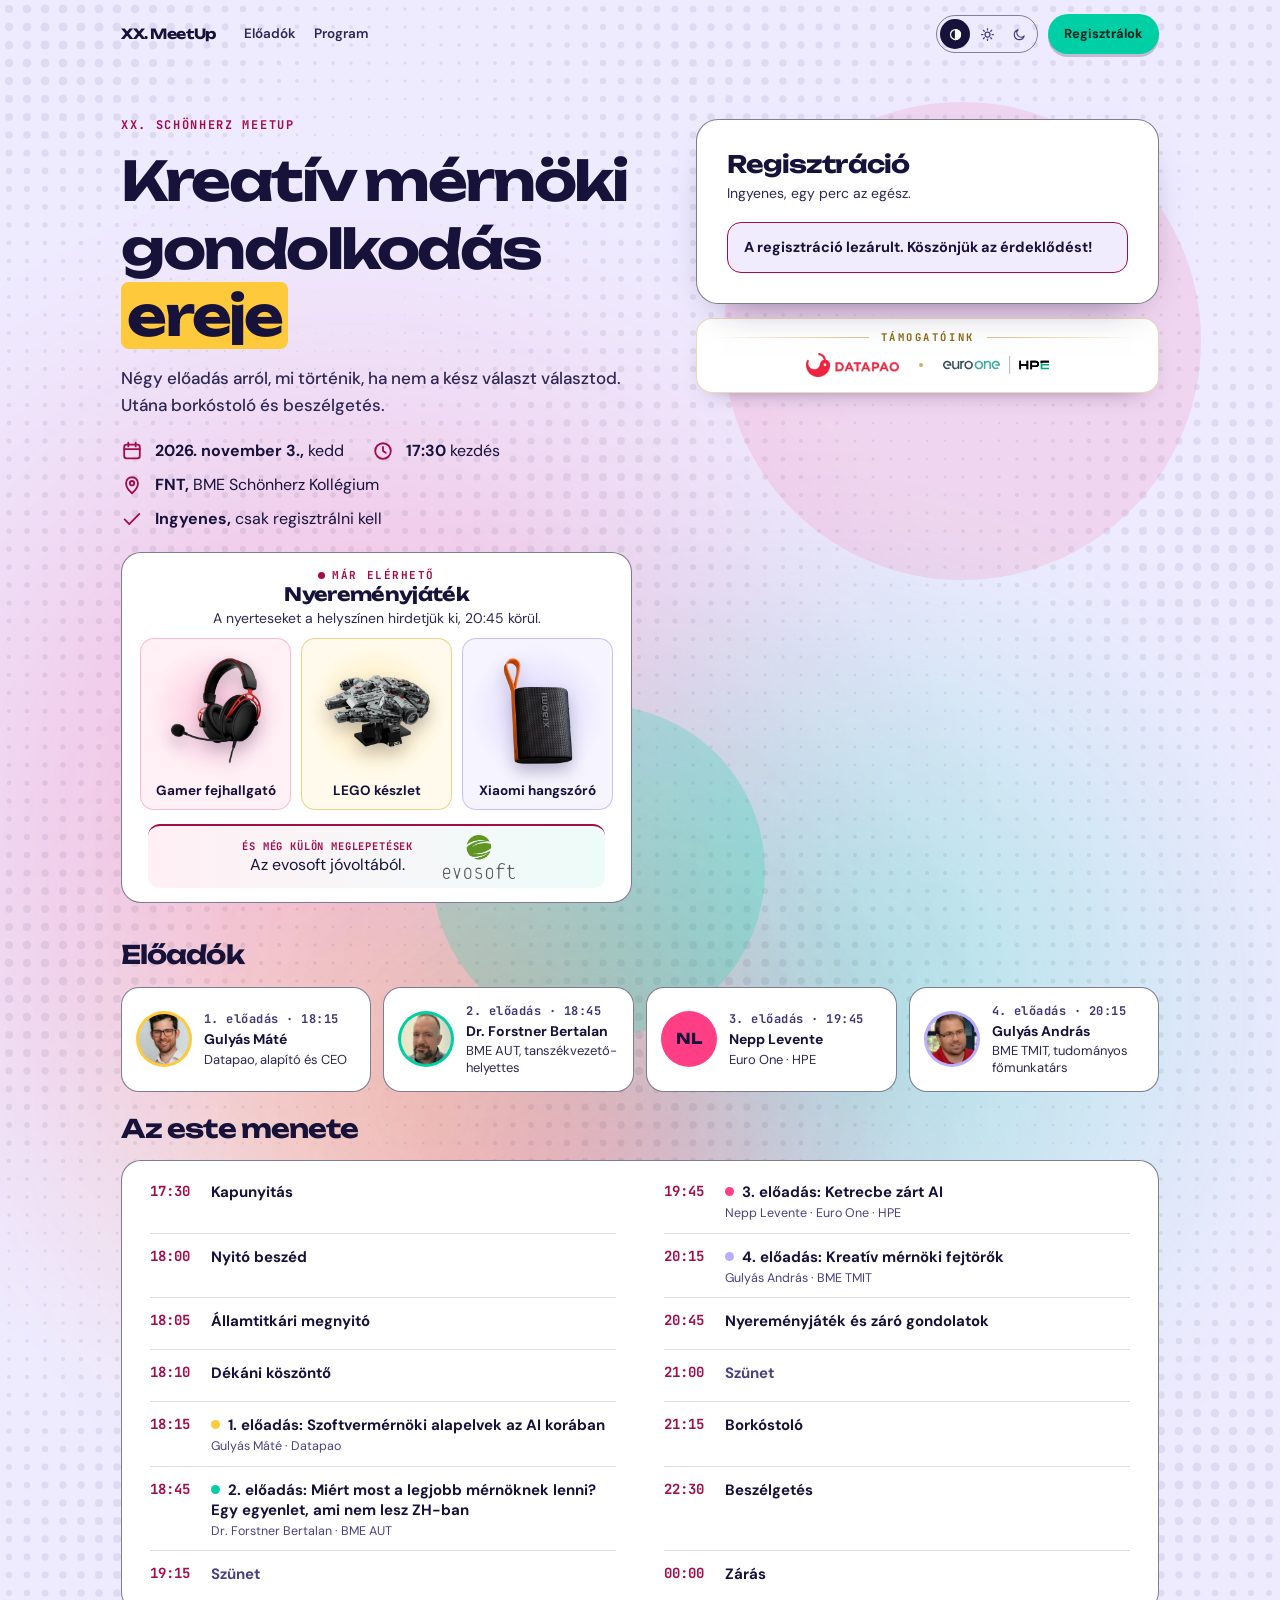
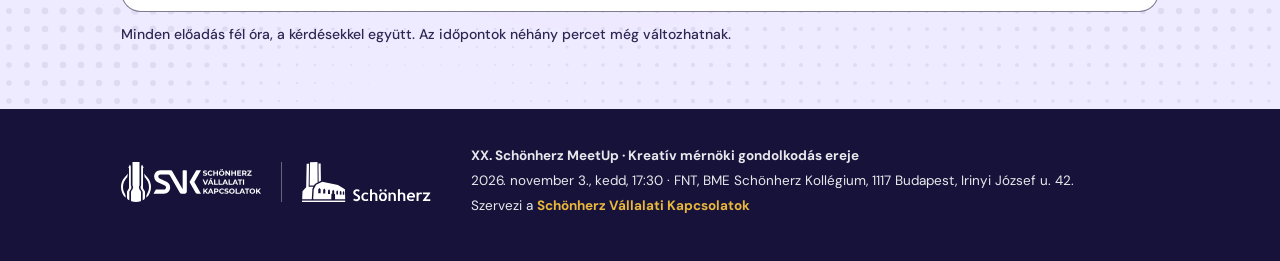
==== commit 4100815f: "Előadás címek hozzáadva" ====
--- a/index.html
+++ b/index.html
@@ -202,11 +202,11 @@
           <li><time datetime="2026-11-03T18:00+01:00">18:00</time><span><b>Nyitó beszéd</b></span></li>
           <li><time datetime="2026-11-03T18:05+01:00">18:05</time><span><b>Államtitkári megnyitó</b></span></li>
           <li><time datetime="2026-11-03T18:10+01:00">18:10</time><span><b>Dékáni köszöntő</b></span></li>
-          <li class="talk c-yellow"><time datetime="2026-11-03T18:15+01:00">18:15</time><span><b>1. előadás</b><small>Gulyás Máté · Datapao</small></span></li>
-          <li class="talk c-mint"><time datetime="2026-11-03T18:45+01:00">18:45</time><span><b>2. előadás</b><small>Dr. Forstner Bertalan · BME AUT</small></span></li>
+          <li class="talk c-yellow"><time datetime="2026-11-03T18:15+01:00">18:15</time><span><b>1. előadás: Szoftvermérnöki alapelvek az AI korában</b><small>Gulyás Máté · Datapao</small></span></li>
+          <li class="talk c-mint"><time datetime="2026-11-03T18:45+01:00">18:45</time><span><b>2. előadás: Miért most a legjobb mérnöknek lenni? Egy egyenlet, ami nem lesz ZH-ban</b><small>Dr. Forstner Bertalan · BME AUT</small></span></li>
           <li class="brk"><time datetime="2026-11-03T19:15+01:00">19:15</time><span><b>Szünet</b></span></li>
-          <li class="talk c-pink"><time datetime="2026-11-03T19:45+01:00">19:45</time><span><b>3. előadás</b><small>Nepp Levente · Euro One · HPE</small></span></li>
-          <li class="talk c-lilac"><time datetime="2026-11-03T20:15+01:00">20:15</time><span><b>4. előadás</b><small>Gulyás András · BME TMIT</small></span></li>
+          <li class="talk c-pink"><time datetime="2026-11-03T19:45+01:00">19:45</time><span><b>3. előadás: Ketrecbe zárt AI</b><small>Nepp Levente · Euro One · HPE</small></span></li>
+          <li class="talk c-lilac"><time datetime="2026-11-03T20:15+01:00">20:15</time><span><b>4. előadás: Kreatív mérnöki fejtörők</b><small>Gulyás András · BME TMIT</small></span></li>
           <li><time datetime="2026-11-03T20:45+01:00">20:45</time><span><b>Nyereményjáték és záró gondolatok</b></span></li>
           <li class="brk"><time datetime="2026-11-03T21:00+01:00">21:00</time><span><b>Szünet</b></span></li>
           <li><time datetime="2026-11-03T21:15+01:00">21:15</time><span><b>Borkóstoló</b></span></li>
--- a/assets/css/site.css
+++ b/assets/css/site.css
@@ -246,14 +246,15 @@
 
 .schedule { display: grid; grid-template-columns: repeat(2, minmax(0, 1fr)); grid-template-rows: repeat(7, auto); grid-auto-flow: column;
   column-gap: clamp(20px, 4cqi, 48px); padding: 8px clamp(16px, 2.6cqi, 28px); border-radius: 20px; background: var(--card); border: 1.5px solid var(--cardline); }
-.schedule li { display: flex; align-items: baseline; gap: 16px; padding: 11px 0; border-bottom: 1px solid var(--soft); font-size: 15px; line-height: 1.4; }
+.schedule li { display: flex; align-items: flex-start; gap: 16px; min-height: 52px; box-sizing: border-box; padding: 13px 0 11px; border-bottom: 1px solid var(--soft); font-size: 15px; line-height: 1.35; }
 .schedule li:nth-child(7), .schedule li:last-child { border-bottom: 0; }
+.schedule li > span { flex: 1; min-width: 0; }
 .schedule .dots, .schedule .then { flex: none; width: 3.2em; display: flex; gap: 3px; align-items: center; }
 .schedule .dots i { width: 9px; height: 9px; border-radius: 50%; background: var(--dot); }
 .schedule .then { color: var(--pinkT); font-weight: 700; }
 .schedule time { flex: none; width: 3.2em; font-family: "JetBrains Mono", monospace; font-weight: 700; font-size: 14px; color: var(--pinkT);
   font-variant-numeric: tabular-nums; }
-.schedule small { font-size: 13px; color: var(--mute); margin-left: 4px; }
+.schedule small { display: block; margin-top: 3px; font-size: 12.5px; line-height: 1.3; color: var(--mute); }
 .schedule .talk b::before { content: ""; display: inline-block; width: 9px; height: 9px; border-radius: 50%; background: var(--dot); margin-right: 8px; vertical-align: 1px; }
 .schedule .brk { color: var(--mute); }
 .note { margin-top: 12px; font-size: 14px; line-height: 1.5; color: var(--ink2); font-weight: 500; }
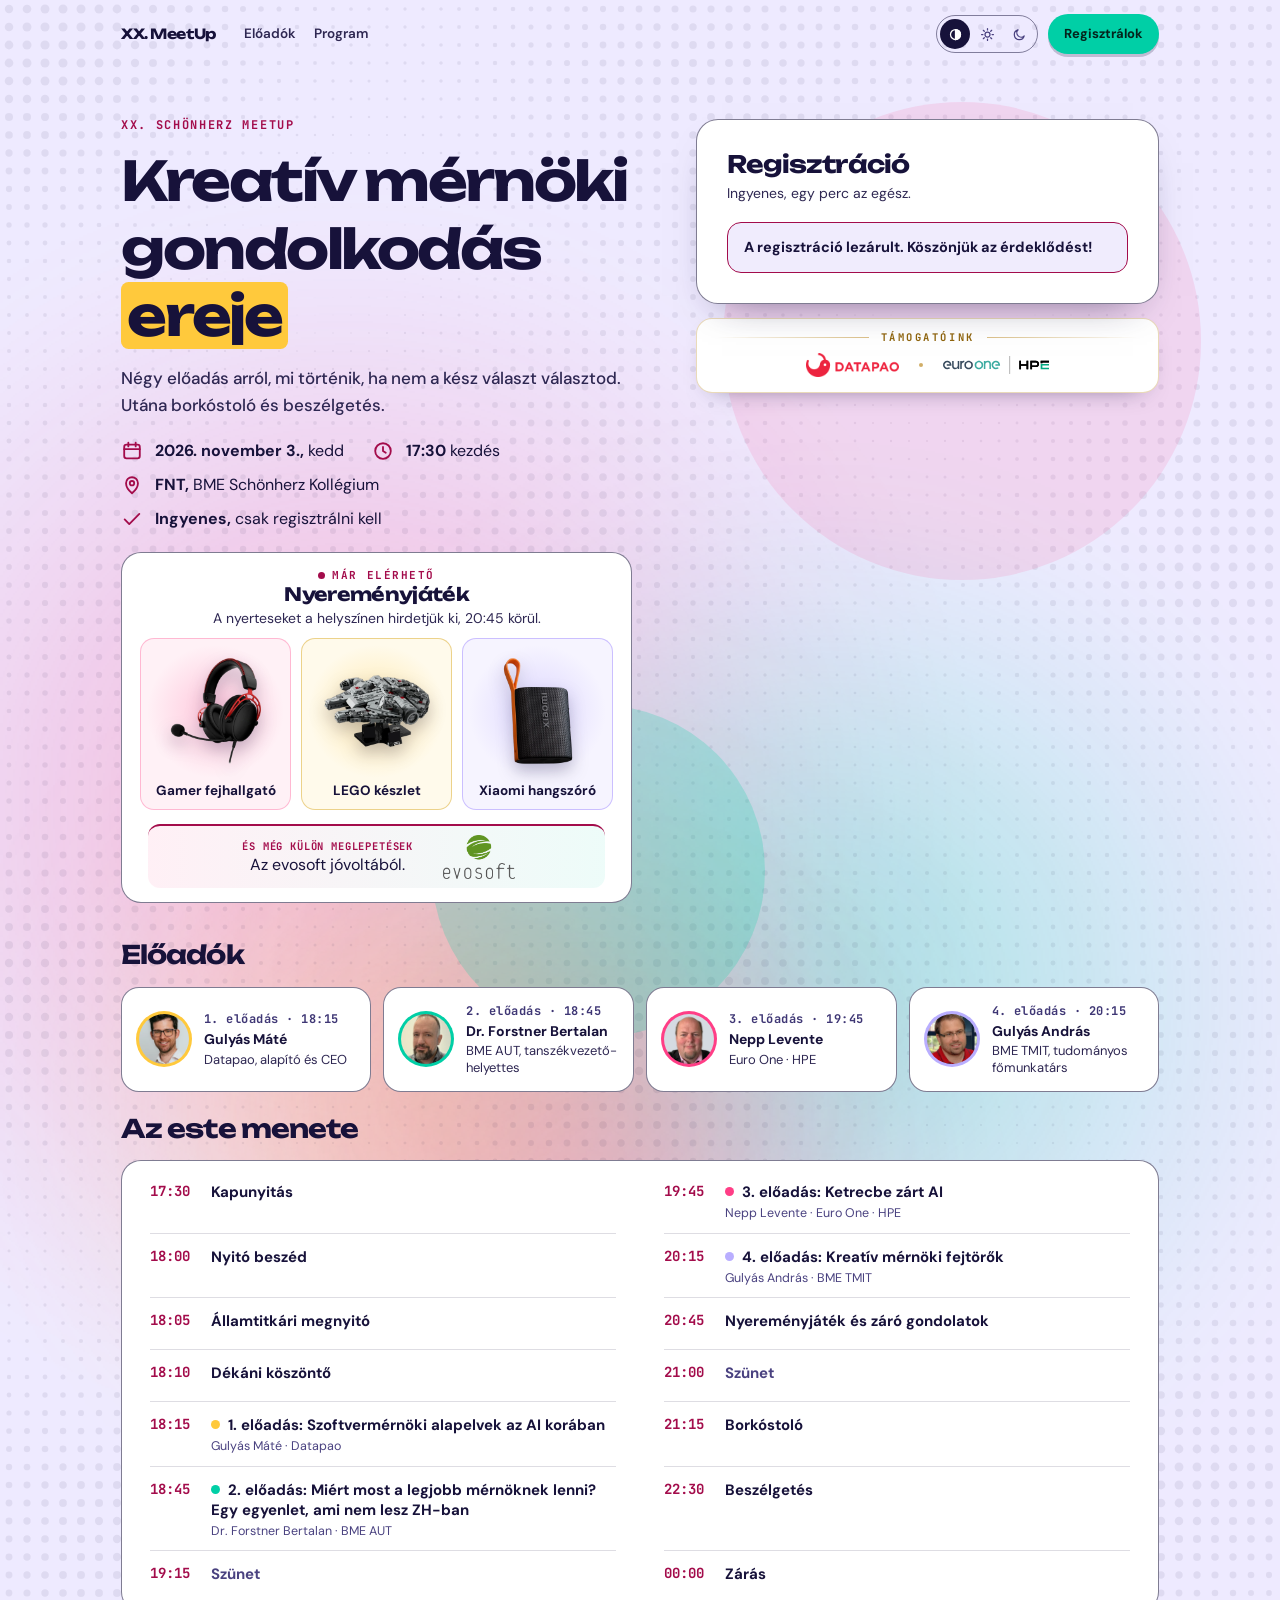
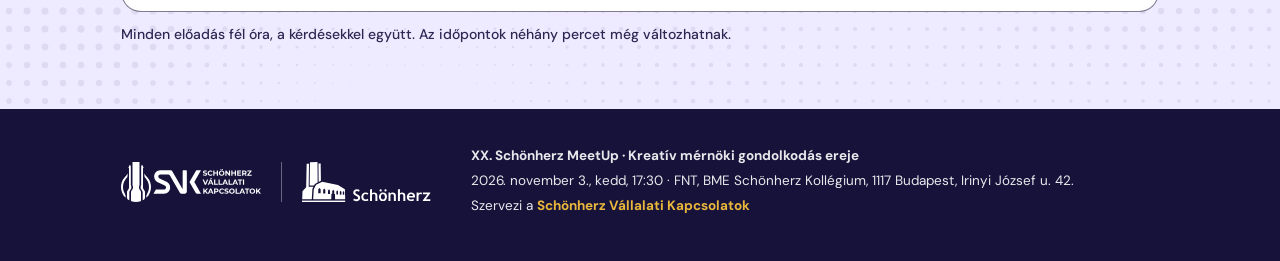
==== commit cbc0b3f9: "Előadó profilkép frissítés" ====
--- a/index.html
+++ b/index.html
@@ -190,7 +190,7 @@
       <ol class="speakers">
           <li class="speaker c-yellow"><span class="avatar ph"><img src="assets/img/eloado-gulyas-mate.webp" width="240" height="240" alt="" decoding="async" loading="lazy"></span><span class="sp-text"><span class="sp-n">1. előadás · <time datetime="2026-11-03T18:15+01:00">18:15</time></span><b>Gulyás Máté</b><span class="sp-role">Datapao, alapító és CEO</span></span></li>
           <li class="speaker c-mint"><span class="avatar ph"><img src="assets/img/eloado-forstner-bertalan.webp" width="240" height="240" alt="" decoding="async" loading="lazy"></span><span class="sp-text"><span class="sp-n">2. előadás · <time datetime="2026-11-03T18:45+01:00">18:45</time></span><b>Dr. Forstner Bertalan</b><span class="sp-role">BME AUT, tanszékvezető-helyettes</span></span></li>
-          <li class="speaker c-pink"><span class="avatar" aria-hidden="true">NL</span><span class="sp-text"><span class="sp-n">3. előadás · <time datetime="2026-11-03T19:45+01:00">19:45</time></span><b>Nepp Levente</b><span class="sp-role">Euro One · HPE</span></span></li>
+          <li class="speaker c-pink"><span class="avatar ph"><img src="assets/img/eloado-nepp-levente.webp" width="240" height="240" alt="" decoding="async" loading="lazy"></span><span class="sp-text"><span class="sp-n">3. előadás · <time datetime="2026-11-03T19:45+01:00">19:45</time></span><b>Nepp Levente</b><span class="sp-role">Euro One · HPE</span></span></li>
           <li class="speaker c-lilac"><span class="avatar ph"><img src="assets/img/eloado-gulyas-andras.webp" width="240" height="240" alt="" decoding="async" loading="lazy"></span><span class="sp-text"><span class="sp-n">4. előadás · <time datetime="2026-11-03T20:15+01:00">20:15</time></span><b>Gulyás András</b><span class="sp-role">BME TMIT, tudományos főmunkatárs</span></span></li>
       </ol>
     </section>
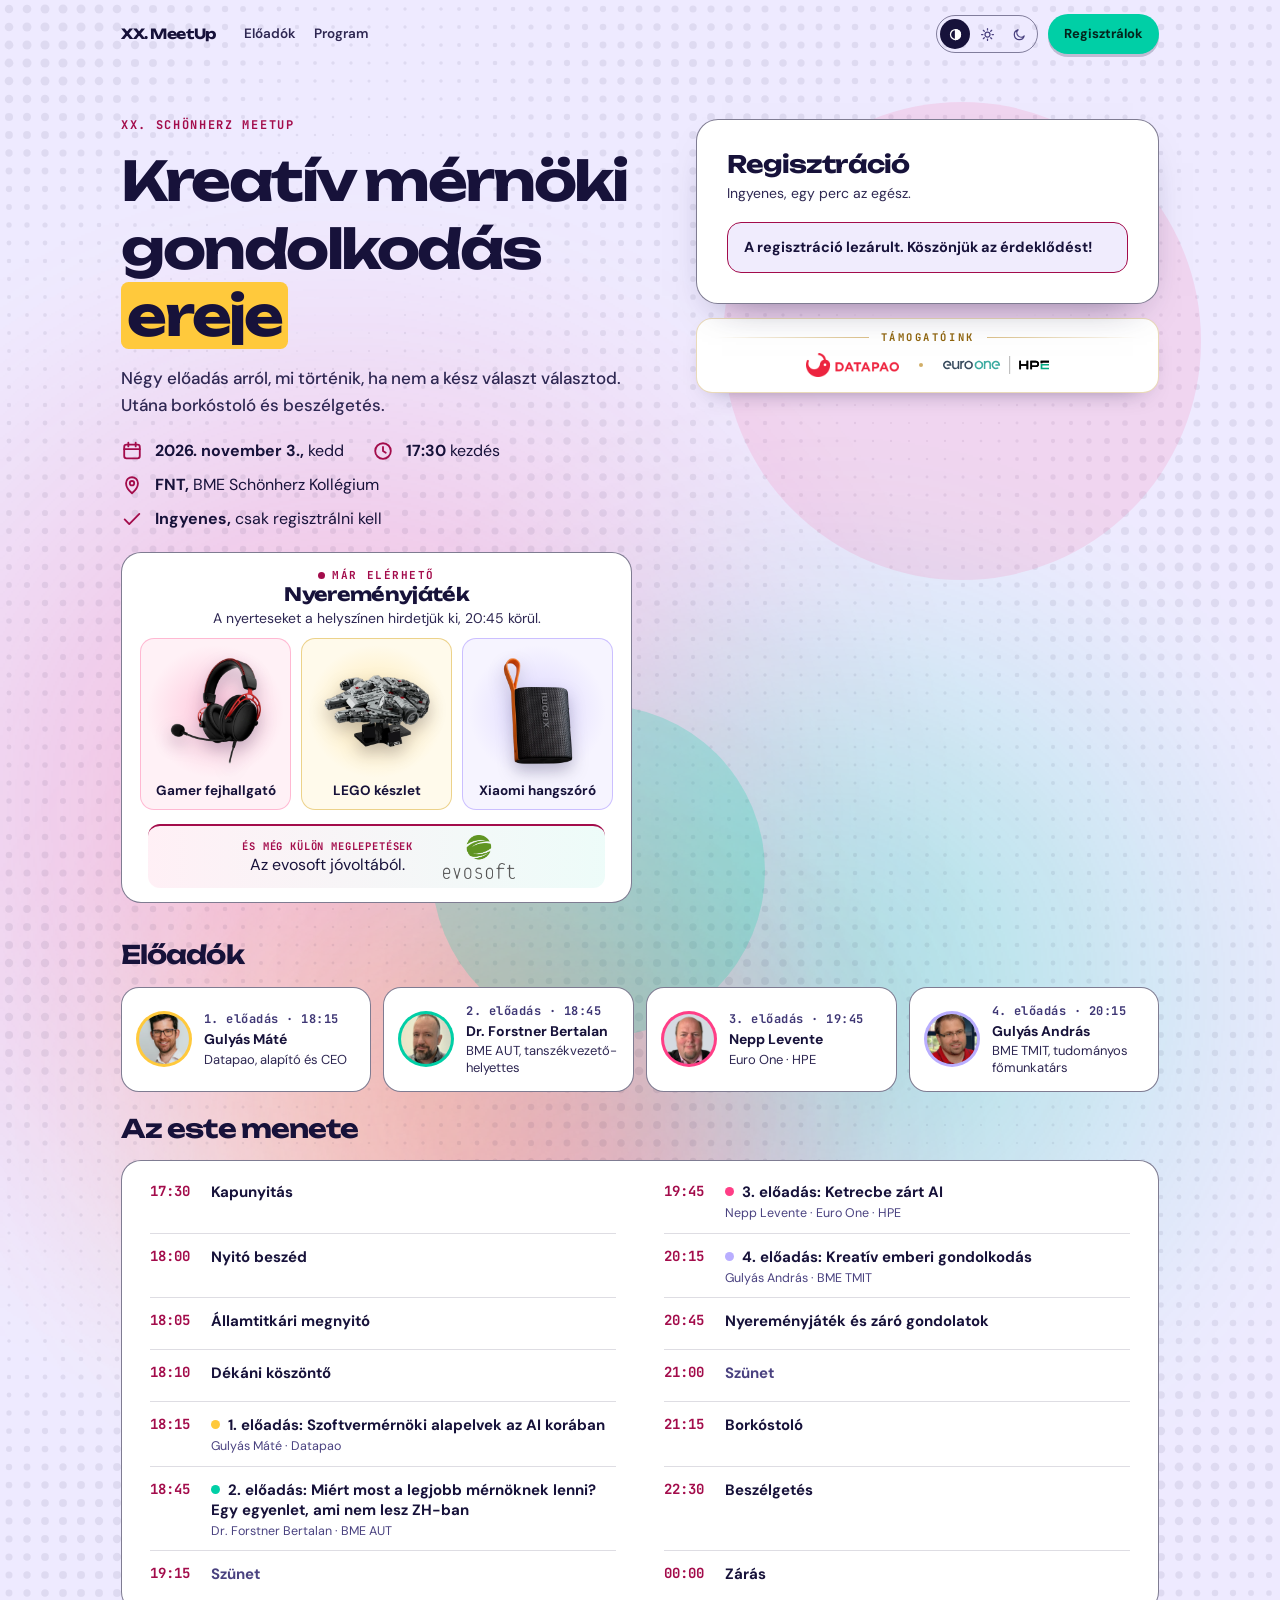
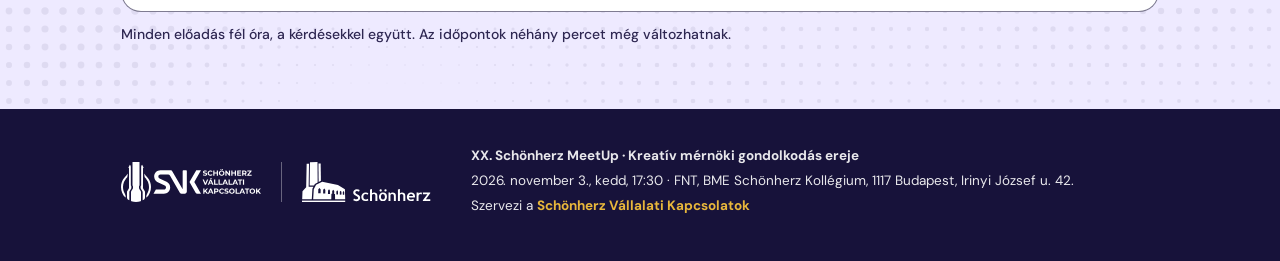
==== commit ddf4df02: "Előadás cím frissítve" ====
--- a/index.html
+++ b/index.html
@@ -206,7 +206,7 @@
           <li class="talk c-mint"><time datetime="2026-11-03T18:45+01:00">18:45</time><span><b>2. előadás: Miért most a legjobb mérnöknek lenni? Egy egyenlet, ami nem lesz ZH-ban</b><small>Dr. Forstner Bertalan · BME AUT</small></span></li>
           <li class="brk"><time datetime="2026-11-03T19:15+01:00">19:15</time><span><b>Szünet</b></span></li>
           <li class="talk c-pink"><time datetime="2026-11-03T19:45+01:00">19:45</time><span><b>3. előadás: Ketrecbe zárt AI</b><small>Nepp Levente · Euro One · HPE</small></span></li>
-          <li class="talk c-lilac"><time datetime="2026-11-03T20:15+01:00">20:15</time><span><b>4. előadás: Kreatív mérnöki fejtörők</b><small>Gulyás András · BME TMIT</small></span></li>
+          <li class="talk c-lilac"><time datetime="2026-11-03T20:15+01:00">20:15</time><span><b>4. előadás: Kreatív emberi gondolkodás</b><small>Gulyás András · BME TMIT</small></span></li>
           <li><time datetime="2026-11-03T20:45+01:00">20:45</time><span><b>Nyereményjáték és záró gondolatok</b></span></li>
           <li class="brk"><time datetime="2026-11-03T21:00+01:00">21:00</time><span><b>Szünet</b></span></li>
           <li><time datetime="2026-11-03T21:15+01:00">21:15</time><span><b>Borkóstoló</b></span></li>
